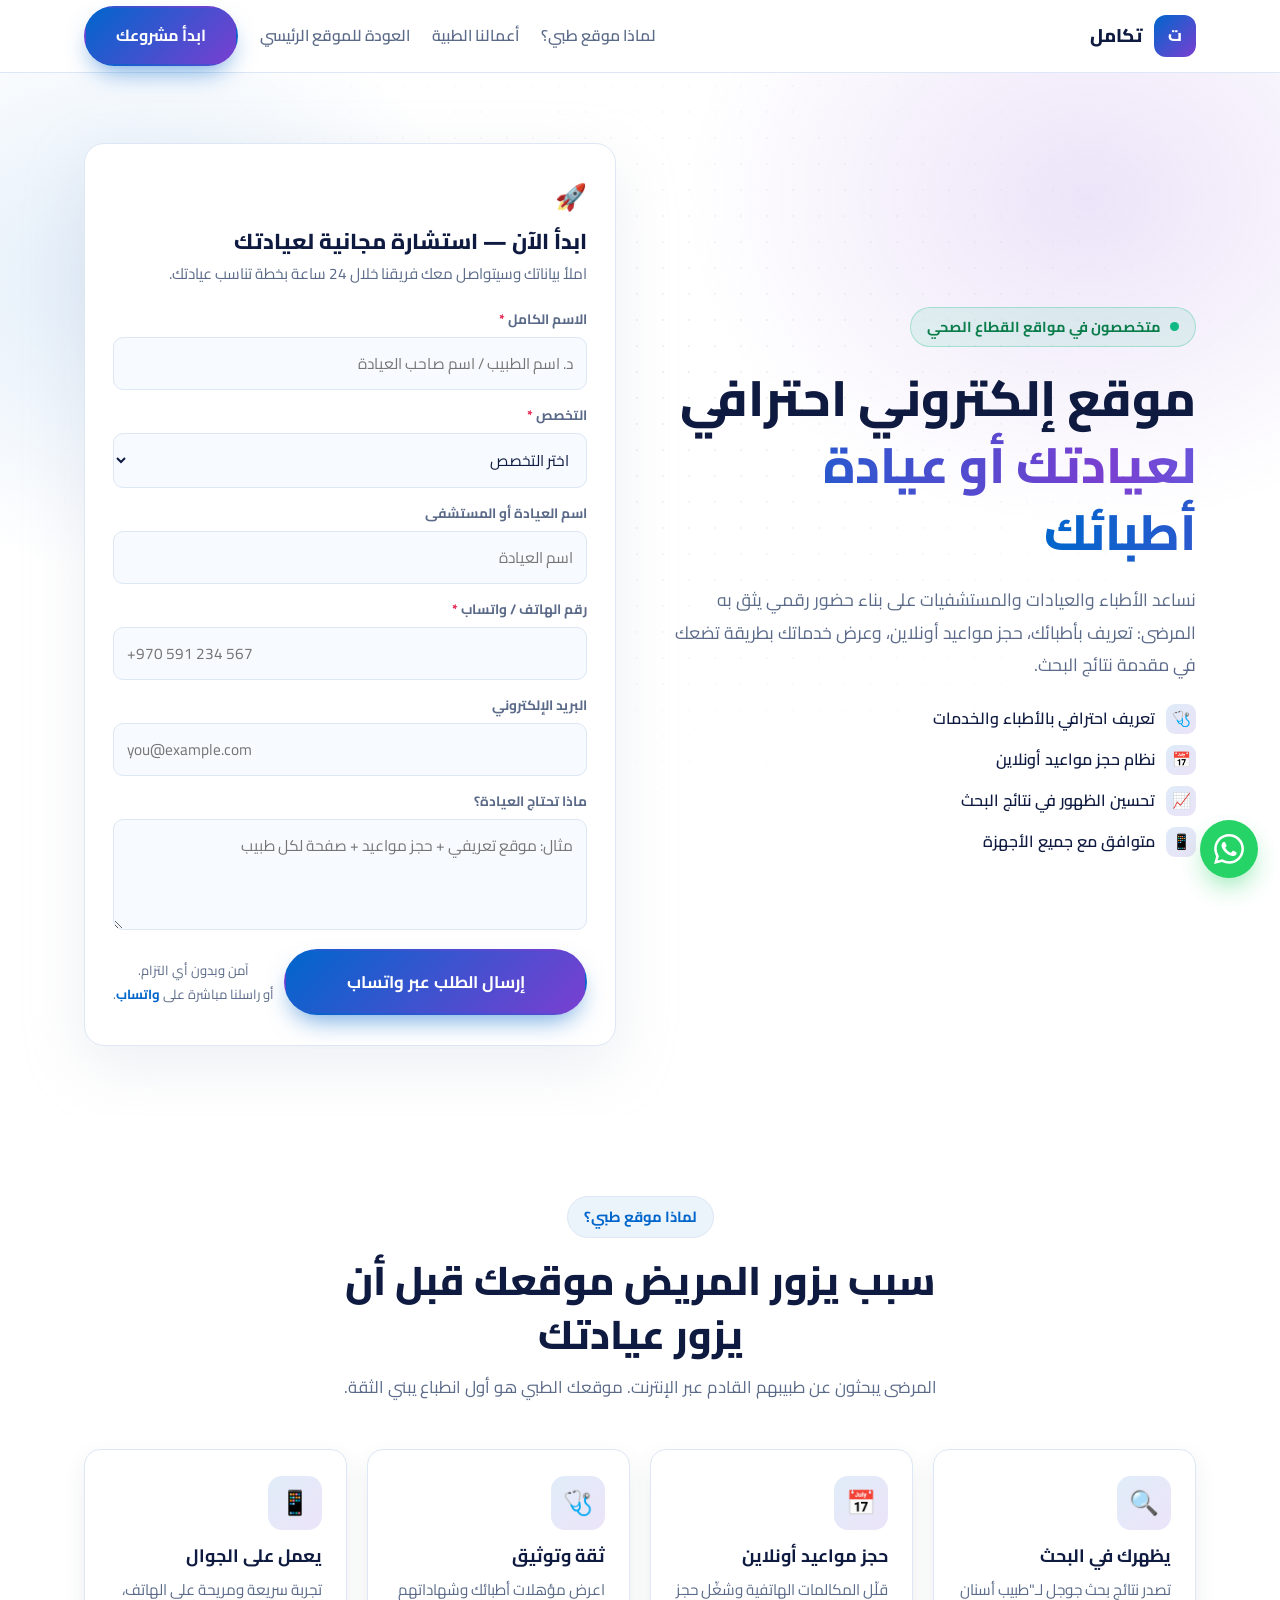
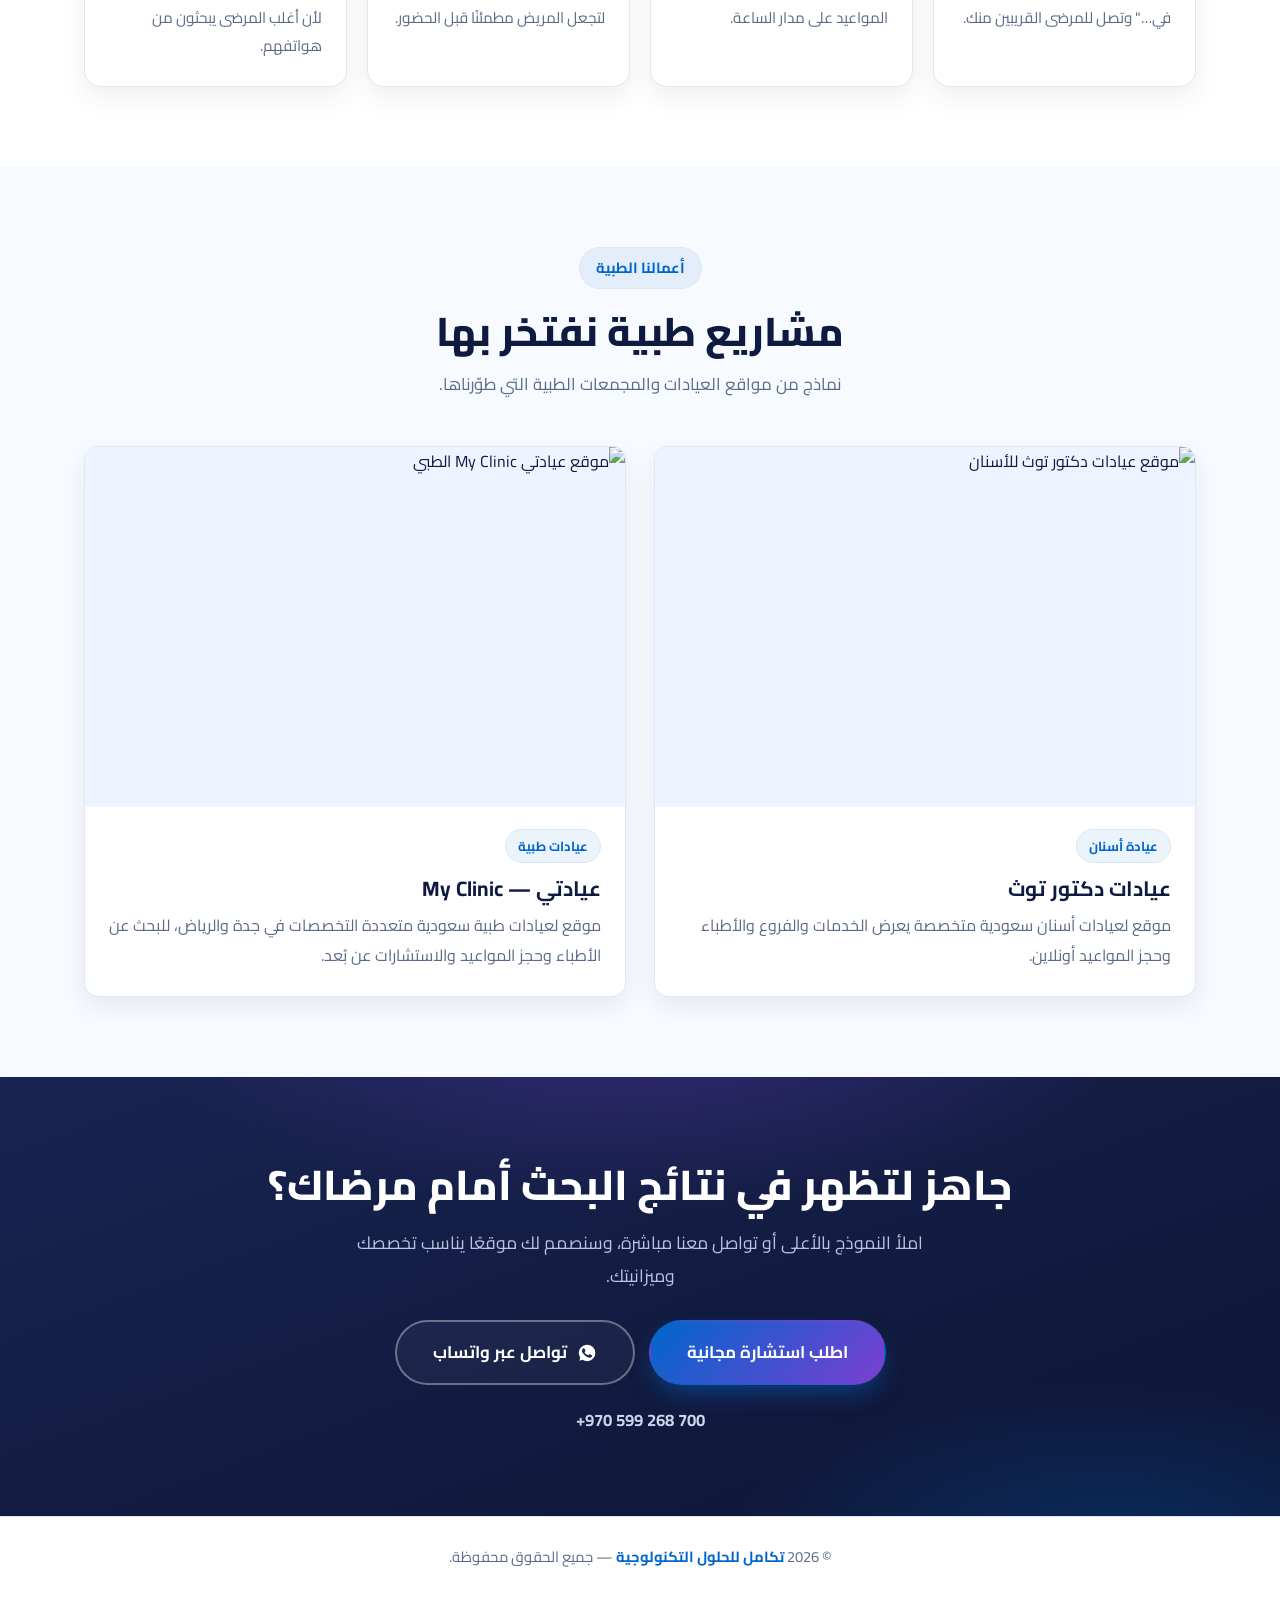
==== medical.html @ 14f79062 "حذف حقل المدينة من فورم صفحة الأطباء" ====
<!DOCTYPE html>
<html lang="ar" dir="rtl">
<head>
  <meta charset="UTF-8" />
  <meta name="viewport" content="width=device-width, initial-scale=1.0" />
  <title>مواقع العيادات والأطباء | تكامل للحلول التكنولوجية</title>
  <meta name="description" content="تكامل للحلول التكنولوجية — نصنع مواقع إلكترونية احترافية للأطباء والعيادات: حجز مواعيد أونلاين، تعريف بالأطباء، تحسين ظهورك في البحث. احصل على استشارة مجانية." />
  <meta name="robots" content="index, follow" />
  <meta name="theme-color" content="#0066cc" />
  <link rel="canonical" href="https://takamul24.github.io/tk/medical" />
  <link rel="icon" type="image/svg+xml" href="favicon.svg" />
  <link rel="preconnect" href="https://fonts.googleapis.com" />
  <link rel="preconnect" href="https://fonts.gstatic.com" crossorigin />
  <link href="https://fonts.googleapis.com/css2?family=Cairo:wght@400;500;600;700;800&family=Poppins:wght@400;500;600;700;800&display=swap" rel="stylesheet" />
  <style>
    :root {
      --bg: #ffffff;
      --bg-alt: #f7faff;
      --surface-2: #eef4ff;
      --border: #dde7f5;
      --text: #0f1a40;
      --muted: #5a6a88;
      --primary: #0066cc;
      --grad: linear-gradient(135deg, #0066cc, #7a3fd1);
      --green: #10b981;
      --shadow: 0 20px 60px rgba(192, 198, 211, 0.28);
      --shadow-sm: 0 10px 24px rgba(41, 51, 61, 0.08);
      --maxw: 1160px;
    }
    * { box-sizing: border-box; }
    html { scroll-behavior: smooth; }
    body {
      margin: 0;
      font-family: "Cairo", "Poppins", system-ui, sans-serif;
      background: var(--bg);
      color: var(--text);
      line-height: 1.85;
      -webkit-font-smoothing: antialiased;
      overflow-x: hidden;
    }
    h1, h2, h3 { margin: 0; line-height: 1.35; font-weight: 800; }
    p { margin: 0; }
    a { color: inherit; text-decoration: none; }
    .container { width: 100%; max-width: var(--maxw); margin: 0 auto; padding: 0 24px; }

    /* Buttons */
    .btn {
      display: inline-flex; align-items: center; justify-content: center; gap: 10px;
      font-family: inherit; font-weight: 700; font-size: 1rem;
      border: 2px solid transparent; border-radius: 999px;
      padding: 13px 30px; cursor: pointer;
      transition: transform .2s ease, box-shadow .2s ease, background .2s ease, color .2s ease;
    }
    .btn:hover { transform: translateY(-2px); }
    .btn-lg { padding: 15px 36px; font-size: 1.05rem; }
    .btn-block { width: 100%; }
    .btn-primary { background: var(--grad); color: #fff; box-shadow: 0 12px 26px -8px rgba(0, 102, 204, .6); }
    .btn-primary:hover { box-shadow: 0 18px 34px -10px rgba(122, 63, 209, .6); }
    .btn-ghost { background: #fff; border-color: var(--border); color: var(--text); }
    .btn-ghost:hover { border-color: var(--primary); color: var(--primary); }

    /* Header */
    .site-header {
      position: sticky; top: 0; z-index: 50;
      background: rgba(255, 255, 255, .9);
      backdrop-filter: blur(14px);
      border-bottom: 1px solid var(--border);
    }
    .header-inner { display: flex; align-items: center; justify-content: space-between; height: 72px; gap: 16px; }
    .logo { display: flex; align-items: center; gap: 12px; font-weight: 800; }
    .logo-mark {
      display: grid; place-items: center;
      width: 42px; height: 42px; border-radius: 12px;
      background: var(--grad); color: #fff; font-weight: 800;
    }
    .logo-text { font-size: 1.15rem; font-weight: 800; }
    .header-nav { display: flex; align-items: center; gap: 22px; }
    .header-nav a:not(.btn) { color: var(--muted); font-weight: 600; font-size: .98rem; transition: color .2s; }
    .header-nav a:not(.btn):hover { color: var(--primary); }
    .header-nav .nav-cta { color: #fff; }
    .back-home { font-size: .9rem; color: var(--muted); display: inline-flex; align-items: center; gap: 6px; }
    .back-home:hover { color: var(--primary); }
    @media (max-width: 820px) { .header-nav .hide-sm { display: none; } }

    /* Hero (first section) with form */
    .hero {
      position: relative; overflow: hidden;
      background:
        radial-gradient(45% 45% at 85% 12%, rgba(122, 63, 209, .14), transparent 70%),
        radial-gradient(40% 40% at 10% 20%, rgba(0, 102, 204, .12), transparent 70%);
      padding: 70px 0;
    }
    .hero::after {
      content: ""; position: absolute; inset: 0;
      background-image: radial-gradient(rgba(15, 26, 64, .07) 1px, transparent 1px);
      background-size: 26px 26px; pointer-events: none;
      -webkit-mask-image: radial-gradient(70% 60% at 50% 30%, #000, transparent 75%);
      mask-image: radial-gradient(70% 60% at 50% 30%, #000, transparent 75%);
    }
    .hero-inner {
      position: relative; z-index: 1;
      display: grid; grid-template-columns: 1fr 1fr; gap: 48px; align-items: center;
    }
    .hero-badge {
      display: inline-flex; align-items: center; gap: 9px;
      font-size: .9rem; font-weight: 700; color: #0a7d4b;
      background: rgba(16, 185, 129, .1);
      border: 1px solid rgba(16, 185, 129, .28);
      padding: 6px 16px; border-radius: 999px; margin-bottom: 18px;
    }
    .hero-badge .dot { width: 9px; height: 9px; border-radius: 50%; background: var(--green); animation: pulse 2s ease-out infinite; }
    @keyframes pulse { 0% { box-shadow: 0 0 0 0 rgba(16, 185, 129, .6); } 70% { box-shadow: 0 0 0 10px rgba(16,185,129,0); } 100% { box-shadow: 0 0 0 0 rgba(16,185,129,0); } }
    .hero h1 { font-size: clamp(1.9rem, 4.5vw, 3.1rem); margin-bottom: 18px; }
    .hero h1 .grad {
      background: linear-gradient(90deg, #0066cc, #7a3fd1, #22a7ff, #0066cc);
      background-size: 250% auto; -webkit-background-clip: text; background-clip: text; color: transparent;
      animation: shimmer 5s linear infinite;
    }
    @keyframes shimmer { to { background-position: 250% center; } }
    .hero-lead { font-size: 1.1rem; color: var(--muted); margin-bottom: 22px; }
    .hero-points { list-style: none; padding: 0; margin: 0 0 26px; display: grid; gap: 11px; }
    .hero-points li { display: flex; align-items: center; gap: 11px; font-weight: 600; font-size: 1rem; }
    .hero-points .ic {
      flex: none; display: grid; place-items: center;
      width: 30px; height: 30px; border-radius: 9px;
      background: linear-gradient(135deg, rgba(0, 102, 204, .13), rgba(122, 63, 209, .15));
      font-size: .95rem;
    }

    /* Form card */
    .form-card {
      background: #fff; border: 1px solid var(--border); border-radius: 20px;
      padding: 30px 28px; box-shadow: var(--shadow);
    }
    .form-card .fc-ic { font-size: 1.6rem; }
    .form-card h3 { font-size: 1.35rem; margin: 6px 0 4px; }
    .form-card .fc-sub { color: var(--muted); font-size: .95rem; margin-bottom: 18px; }
    #medicalForm { display: grid; gap: 13px; }
    #medicalForm .field { display: grid; gap: 5px; }
    #medicalForm label { font-size: .85rem; font-weight: 700; color: var(--muted); }
    #medicalForm label .req { color: #e11d48; }
    #medicalForm input, #medicalForm select, #medicalForm textarea {
      font-family: inherit; font-size: .96rem; color: var(--text);
      background: var(--bg-alt); border: 1px solid var(--border);
      border-radius: 10px; padding: 11px 13px; outline: none;
      transition: border-color .2s, box-shadow .2s;
    }
    #medicalForm textarea { resize: vertical; }
    #medicalForm input:focus, #medicalForm select:focus, #medicalForm textarea:focus {
      border-color: var(--primary); box-shadow: 0 0 0 3px rgba(0, 102, 204, .15);
    }
    .form-actions { display: grid; grid-template-columns: 1fr auto; gap: 10px; margin-top: 6px; align-items: center; }
    .form-note { font-size: .82rem; color: var(--muted); text-align: center; }
    .form-note a { color: var(--primary); font-weight: 700; }

    /* Sections */
    .section { padding: 80px 0; }
    .section-alt { background: var(--bg-alt); }
    .section-head { text-align: center; max-width: 660px; margin: 0 auto 46px; }
    .kicker {
      display: inline-block; color: var(--primary); font-weight: 700; font-size: .92rem;
      padding: 6px 16px; border-radius: 999px;
      background: rgba(0, 102, 204, .08); border: 1px solid var(--border);
    }
    .section-head h2 { font-size: clamp(1.7rem, 3.6vw, 2.5rem); margin: 16px 0 10px; }
    .section-head p { color: var(--muted); font-size: 1.05rem; }

    /* Benefits strip */
    .benefits { display: grid; grid-template-columns: repeat(auto-fit, minmax(240px, 1fr)); gap: 20px; }
    .benefit {
      background: #fff; border: 1px solid var(--border); border-radius: 16px;
      padding: 26px 24px; box-shadow: var(--shadow-sm);
      transition: transform .25s ease, box-shadow .25s ease;
    }
    .benefit:hover { transform: translateY(-6px); box-shadow: var(--shadow); }
    .benefit .b-ic {
      width: 54px; height: 54px; display: grid; place-items: center;
      font-size: 1.5rem; border-radius: 14px; margin-bottom: 14px;
      background: linear-gradient(135deg, rgba(0, 102, 204, .12), rgba(122, 63, 209, .14));
    }
    .benefit h3 { font-size: 1.12rem; margin-bottom: 8px; font-weight: 700; }
    .benefit p { color: var(--muted); font-size: .95rem; }

    /* Medical portfolio */
    .portfolio-grid { display: grid; grid-template-columns: repeat(auto-fit, minmax(330px, 1fr)); gap: 28px; }
    .work {
      display: flex; flex-direction: column;
      background: var(--surface, #fff); border: 1px solid var(--border);
      border-radius: 14px; overflow: hidden; box-shadow: var(--shadow-sm);
      transition: transform .25s ease, box-shadow .25s ease;
    }
    .work:hover { transform: translateY(-6px); box-shadow: var(--shadow); }
    .work-thumb { position: relative; aspect-ratio: 3 / 2; overflow: hidden; background: var(--surface-2); }
    .work-thumb img { width: 100%; height: 100%; object-fit: cover; display: block; transition: transform .5s ease; }
    .work:hover .work-thumb img { transform: scale(1.05); }
    .work-body { padding: 22px 24px 26px; }
    .work-tag {
      display: inline-block; font-size: .82rem; font-weight: 700; color: var(--primary);
      background: rgba(0, 102, 204, .08); border: 1px solid var(--border);
      padding: 4px 12px; border-radius: 999px; margin-bottom: 12px;
    }
    .work-body h3 { font-size: 1.3rem; margin-bottom: 8px; font-weight: 700; }
    .work-body p { color: var(--muted); font-size: 1rem; }

    /* CTA */
    .cta { position: relative; overflow: hidden; color: #fff; text-align: center; }
    .cta .container { position: relative; z-index: 1; }
    .cta {
      background:
        radial-gradient(55% 60% at 50% -12%, rgba(122, 63, 209, .30), transparent 70%),
        radial-gradient(45% 55% at 88% 108%, rgba(0, 102, 204, .28), transparent 70%),
        linear-gradient(160deg, #182452 0%, #0d1533 100%);
    }
    .cta h2 { font-size: clamp(1.6rem, 3.8vw, 2.6rem); margin: 0 0 14px; }
    .cta p { color: #b9c4e0; font-size: 1.1rem; max-width: 620px; margin: 0 auto 28px; }
    .cta-actions { display: flex; justify-content: center; flex-wrap: wrap; gap: 14px; }
    .cta .btn-ghost { background: rgba(255, 255, 255, .04); color: #fff; border-color: rgba(255, 255, 255, .35); }
    .cta .btn-ghost:hover { background: #fff; color: var(--text); border-color: #fff; }
    .cta .cta-phone { margin-top: 20px; color: #cdd6ec; font-weight: 700; font-size: 1.05rem; direction: ltr; display: block; }

    /* Footer */
    .site-footer { border-top: 1px solid var(--border); padding: 26px 0; text-align: center; color: var(--muted); font-size: .92rem; }
    .site-footer a { color: var(--primary); font-weight: 700; }

    /* WhatsApp FAB */
    .wa-fab {
      position: fixed; bottom: 22px; right: 22px; z-index: 90;
      width: 58px; height: 58px; display: grid; place-items: center;
      border-radius: 50%; background: #25d366; color: #fff;
      box-shadow: 0 12px 28px -8px rgba(37, 211, 102, .65);
      transition: transform .25s ease;
    }
    .wa-fab svg { width: 30px; height: 30px; }
    .wa-fab:hover { transform: scale(1.08); }

    /* Responsive */
    @media (max-width: 900px) {
      .hero-inner { grid-template-columns: 1fr; gap: 36px; }
      .form-card { max-width: 520px; margin-inline: auto; width: 100%; }
    }
    @media (max-width: 600px) {
      body { font-size: .95rem; }
      .section { padding: 54px 0; }
      .hero { padding: 44px 0 50px; }
      .hero h1 { font-size: 1.7rem; }
      .hero-lead { font-size: .98rem; }
      .section-head { margin-bottom: 34px; }
      .btn { font-size: .92rem; padding: 12px 20px; }
      .form-actions { grid-template-columns: 1fr; }
      .form-note { text-align: right; }
    }
    @media (max-width: 480px) {
      .wa-fab { width: 52px; height: 52px; bottom: 16px; right: 16px; }
      .wa-fab svg { width: 27px; height: 27px; }
      .benefits { grid-template-columns: 1fr; }
    }
  </style>
</head>
<body>
  <!-- Header -->
  <header class="site-header">
    <div class="container header-inner">
      <a href="index.html" class="logo">
        <span class="logo-mark">ت</span>
        <span class="logo-text">تكامل</span>
      </a>
      <nav class="header-nav">
        <a class="hide-sm" href="#service">لماذا موقع طبي؟</a>
        <a class="hide-sm" href="#works">أعمالنا الطبية</a>
        <a href="#" class="back-home hide-sm">العودة للموقع الرئيسي</a>
        <a href="#form" class="btn btn-sm btn-primary nav-cta">ابدأ مشروعك</a>
      </nav>
    </div>
  </header>

  <!-- Floating WhatsApp button -->
  <a class="wa-fab" href="https://wa.me/970599268700" target="_blank" rel="noopener" aria-label="تواصل عبر واتساب">
    <svg viewBox="0 0 24 24" fill="currentColor" aria-hidden="true"><path d="M17.472 14.382c-.297-.149-1.758-.867-2.03-.967-.273-.099-.471-.148-.67.15-.197.297-.767.966-.94 1.164-.173.199-.347.223-.644.075-.297-.15-1.255-.463-2.39-1.475-.883-.788-1.48-1.761-1.653-2.059-.173-.297-.018-.458.13-.606.134-.133.298-.347.446-.52.149-.174.198-.298.298-.497.099-.198.05-.371-.025-.52-.075-.149-.669-1.612-.916-2.207-.242-.579-.487-.5-.669-.51-.173-.008-.371-.01-.57-.01-.198 0-.52.074-.792.372-.272.297-1.04 1.016-1.04 2.479 0 1.462 1.065 2.875 1.213 3.074.149.198 2.096 3.2 5.077 4.487.709.306 1.263.489 1.694.625.712.227 1.36.195 1.871.118.571-.085 1.758-.719 2.006-1.413.248-.694.248-1.289.173-1.413-.074-.124-.272-.198-.57-.347m-5.421 7.403h-.004a9.87 9.87 0 01-5.031-1.378l-.361-.214-3.741.982.998-3.648-.235-.374a9.86 9.86 0 01-1.51-5.26c.001-5.45 4.436-9.884 9.888-9.884 2.64 0 5.122 1.03 6.988 2.898a9.825 9.825 0 012.893 6.994c-.003 5.45-4.437 9.884-9.885 9.884m8.413-18.297A11.815 11.815 0 0012.05 0C5.495 0 .16 5.335.157 11.892c0 2.096.547 4.142 1.588 5.945L.057 24l6.305-1.654a11.882 11.882 0 005.683 1.448h.005c6.554 0 11.89-5.335 11.893-11.893a11.821 11.821 0 00-3.48-8.413Z"/></svg>
  </a>

  <!-- Hero + form (first section) -->
  <section class="hero" id="form">
    <div class="container hero-inner">
      <div class="hero-text">
        <span class="hero-badge"><span class="dot"></span> متخصصون في مواقع القطاع الصحي</span>
        <h1>موقع إلكتروني احترافي <span class="grad">لعيادتك أو عيادة أطبائك</span></h1>
        <p class="hero-lead">
          نساعد الأطباء والعيادات والمستشفيات على بناء حضور رقمي يثق به المرضى:
          تعريف بأطبائك، حجز مواعيد أونلاين، وعرض خدماتك بطريقة تضعك في مقدمة نتائج البحث.
        </p>
        <ul class="hero-points">
          <li><span class="ic">🩺</span> تعريف احترافي بالأطباء والخدمات</li>
          <li><span class="ic">📅</span> نظام حجز مواعيد أونلاين</li>
          <li><span class="ic">📈</span> تحسين الظهور في نتائج البحث</li>
          <li><span class="ic">📱</span> متوافق مع جميع الأجهزة</li>
        </ul>
      </div>

      <!-- Form: enter doctor data -->
      <div class="form-card">
        <span class="fc-ic">🚀</span>
        <h3>ابدأ الآن — استشارة مجانية لعيادتك</h3>
        <p class="fc-sub">املأ بياناتك وسيتواصل معك فريقنا خلال 24 ساعة بخطة تناسب عيادتك.</p>
        <form id="medicalForm" novalidate>
          <div class="field">
            <label for="m-name">الاسم الكامل <span class="req">*</span></label>
            <input id="m-name" type="text" placeholder="د. اسم الطبيب / اسم صاحب العيادة" required />
          </div>
          <div class="field">
            <label for="m-specialty">التخصص <span class="req">*</span></label>
            <select id="m-specialty" required>
              <option value="">اختر التخصص</option>
              <option>طب عام</option>
              <option>أسنان</option>
              <option>جلدية وتجميل</option>
              <option>نساء وولادة</option>
              <option>أطفال</option>
              <option>عظام</option>
              <option>عيون</option>
              <option>أمراض القلب</option>
              <option>طب نفسي</option>
              <option>مستشفى / مجمع طبي</option>
              <option>أخرى</option>
            </select>
          </div>
          <div class="field">
            <label for="m-clinic">اسم العيادة أو المستشفى</label>
            <input id="m-clinic" type="text" placeholder="اسم العيادة" />
          </div>
          <div class="field">
            <label for="m-phone">رقم الهاتف / واتساب <span class="req">*</span></label>
            <input id="m-phone" type="tel" dir="ltr" placeholder="+970 591 234 567" required />
          </div>
          <div class="field">
            <label for="m-email">البريد الإلكتروني</label>
            <input id="m-email" type="email" dir="ltr" placeholder="you@example.com" />
          </div>
          <div class="field">
            <label for="m-notes">ماذا تحتاج العيادة؟</label>
            <textarea id="m-notes" rows="3" placeholder="مثال: موقع تعريفي + حجز مواعيد + صفحة لكل طبيب"></textarea>
          </div>
          <div class="form-actions">
            <button type="submit" class="btn btn-primary btn-lg btn-block">إرسال الطلب عبر واتساب</button>
            <p class="form-note">آمن وبدون أي التزام.<br/>أو راسلنا مباشرة على <a href="https://wa.me/970599268700" target="_blank" rel="noopener">واتساب</a>.</p>
          </div>
        </form>
      </div>
    </div>
  </section>

  <!-- Why a medical site -->
  <section class="section" id="service">
    <div class="container">
      <div class="section-head">
        <span class="kicker">لماذا موقع طبي؟</span>
        <h2>سبب يزور المريض موقعك قبل أن يزور عيادتك</h2>
        <p>المرضى يبحثون عن طبيبهم القادم عبر الإنترنت. موقعك الطبي هو أول انطباع يبني الثقة.</p>
      </div>
      <div class="benefits">
        <div class="benefit">
          <div class="b-ic">🔍</div>
          <h3>يظهرك في البحث</h3>
          <p>تصدر نتائج بحث جوجل لـ"طبيب أسنان في…" وتصل للمرضى القريبين منك.</p>
        </div>
        <div class="benefit">
          <div class="b-ic">📅</div>
          <h3>حجز مواعيد أونلاين</h3>
          <p>قلّل المكالمات الهاتفية وشغّل حجز المواعيد على مدار الساعة.</p>
        </div>
        <div class="benefit">
          <div class="b-ic">🩺</div>
          <h3>ثقة وتوثيق</h3>
          <p>اعرض مؤهلات أطبائك وشهاداتهم لتجعل المريض مطمئنًا قبل الحضور.</p>
        </div>
        <div class="benefit">
          <div class="b-ic">📱</div>
          <h3>يعمل على الجوال</h3>
          <p>تجربة سريعة ومريحة على الهاتف، لأن أغلب المرضى يبحثون من هواتفهم.</p>
        </div>
      </div>
    </div>
  </section>

  <!-- Medical projects only -->
  <section class="section section-alt" id="works">
    <div class="container">
      <div class="section-head">
        <span class="kicker">أعمالنا الطبية</span>
        <h2>مشاريع طبية نفتخر بها</h2>
        <p>نماذج من مواقع العيادات والمجمعات الطبية التي طوّرناها.</p>
      </div>
      <div class="portfolio-grid">
        <a class="work" href="https://drtoothclinics.com/" target="_blank" rel="noopener">
          <div class="work-thumb">
            <img src="assets/portfolio/drtooth.jpg" alt="موقع عيادات دكتور توث للأسنان" loading="lazy" />
          </div>
          <div class="work-body">
            <span class="work-tag">عيادة أسنان</span>
            <h3>عيادات دكتور توث</h3>
            <p>موقع لعيادات أسنان سعودية متخصصة يعرض الخدمات والفروع والأطباء وحجز المواعيد أونلاين.</p>
          </div>
        </a>

        <a class="work" href="https://myclinic.com.sa/" target="_blank" rel="noopener">
          <div class="work-thumb">
            <img src="assets/portfolio/myclinic.jpg" alt="موقع عيادتي My Clinic الطبي" loading="lazy" />
          </div>
          <div class="work-body">
            <span class="work-tag">عيادات طبية</span>
            <h3>عيادتي — My Clinic</h3>
            <p>موقع لعيادات طبية سعودية متعددة التخصصات في جدة والرياض، للبحث عن الأطباء وحجز المواعيد والاستشارات عن بُعد.</p>
          </div>
        </a>
      </div>
    </div>
  </section>

  <!-- CTA -->
  <section class="section cta">
    <div class="container">
      <h2>جاهز لتظهر في نتائج البحث أمام مرضاك؟</h2>
      <p>املأ النموذج بالأعلى أو تواصل معنا مباشرة، وسنصمم لك موقعًا يناسب تخصصك وميزانيتك.</p>
      <div class="cta-actions">
        <a href="#form" class="btn btn-primary btn-lg">اطلب استشارة مجانية</a>
        <a href="https://wa.me/970599268700" target="_blank" rel="noopener" class="btn btn-ghost btn-lg">
          <svg viewBox="0 0 24 24" width="20" height="20" fill="currentColor" aria-hidden="true"><path d="M17.472 14.382c-.297-.149-1.758-.867-2.03-.967-.273-.099-.471-.148-.67.15-.197.297-.767.966-.94 1.164-.173.199-.347.223-.644.075-.297-.15-1.255-.463-2.39-1.475-.883-.788-1.48-1.761-1.653-2.059-.173-.297-.018-.458.13-.606.134-.133.298-.347.446-.52.149-.174.198-.298.298-.497.099-.198.05-.371-.025-.52-.075-.149-.669-1.612-.916-2.207-.242-.579-.487-.5-.669-.51-.173-.008-.371-.01-.57-.01-.198 0-.52.074-.792.372-.272.297-1.04 1.016-1.04 2.479 0 1.462 1.065 2.875 1.213 3.074.149.198 2.096 3.2 5.077 4.487.709.306 1.263.489 1.694.625.712.227 1.36.195 1.871.118.571-.085 1.758-.719 2.006-1.413.248-.694.248-1.289.173-1.413-.074-.124-.272-.198-.57-.347M12.05 21.785h-.004a9.87 9.87 0 01-5.031-1.378l-.361-.214-3.741.982.998-3.648-.235-.374a9.86 9.86 0 01-1.51-5.26c.001-5.45 4.436-9.884 9.888-9.884 2.64 0 5.122 1.03 6.988 2.898a9.825 9.825 0 012.893 6.994c-.003 5.45-4.437 9.884-9.885 9.884"/></svg>
          تواصل عبر واتساب
        </a>
      </div>
      <span class="cta-phone">+970 599 268 700</span>
    </div>
  </section>

  <footer class="site-footer">
    <div class="container">
      <p>© 2026 <a href="index.html">تكامل للحلول التكنولوجية</a> — جميع الحقوق محفوظة.</p>
    </div>
  </footer>

  <script>
    // Form → WhatsApp (validates then opens WhatsApp with the message)
    const form = document.getElementById('medicalForm');
    const VALIDATION = [
      { id: 'm-name', msg: 'يرجى إدخال الاسم الكامل' },
      { id: 'm-specialty', msg: 'يرجى اختيار التخصص' },
      { id: 'm-phone', msg: 'يرجى إدخال رقم الهاتف' }
    ];

    form.addEventListener('submit', (e) => {
      e.preventDefault();
      for (const rule of VALIDATION) {
        const el = document.getElementById(rule.id);
        if (!el.value.trim()) {
          el.focus();
          el.style.borderColor = '#e11d48';
          setTimeout(() => { el.style.borderColor = ''; }, 3000);
          alert(rule.msg);
          return;
        }
      }
      const emailEl = document.getElementById('m-email');
      if (emailEl.value.trim()) {
        const re = /^[^\s@]+@[^\s@]+\.[^\s@]+$/;
        if (!re.test(emailEl.value.trim())) {
          emailEl.focus();
          emailEl.style.borderColor = '#e11d48';
          setTimeout(() => { emailEl.style.borderColor = ''; }, 3000);
          alert('يرجى إدخال بريد إلكتروني صحيح');
          return;
        }
      }

      const data = {
        name: document.getElementById('m-name').value.trim(),
        specialty: document.getElementById('m-specialty').value,
        clinic: document.getElementById('m-clinic').value.trim(),
        phone: document.getElementById('m-phone').value.trim(),
        email: emailEl.value.trim(),
        notes: document.getElementById('m-notes').value.trim()
      };

      let text = `مرحباً تكامل 👋`;
      text += `\n\n🩺 *طلب موقع طبي*:`;
      text += `\n• الاسم: ${data.name}`;
      text += `\n• التخصص: ${data.specialty}`;
      if (data.clinic) text += `\n• العيادة/المستشفى: ${data.clinic}`;
      text += `\n• الهاتف: ${data.phone}`;
      if (data.email) text += `\n• البريد: ${data.email}`;
      if (data.notes) text += `\n\n📝 *المطلوب*:\n${data.notes}`;

      const url = `https://wa.me/970599268700?text=${encodeURIComponent(text)}`;
      window.open(url, '_blank');

      const btn = form.querySelector('button[type="submit"]');
      btn.innerHTML = '✅ تم فتح واتساب';
      btn.style.background = '#10b981';
      form.reset();
      setTimeout(() => {
        btn.innerHTML = 'إرسال الطلب عبر واتساب';
        btn.style.background = '';
      }, 3500);
    });

    // Smooth in-page anchor scrolling
    document.querySelectorAll('a[href^="#"]').forEach((a) => {
      a.addEventListener('click', (e) => {
        const target = document.querySelector(a.getAttribute('href'));
        if (target) {
          e.preventDefault();
          target.scrollIntoView({ behavior: 'smooth' });
        }
      });
    });

    // Back-to-home consistency
    document.querySelectorAll('.back-home').forEach((el) => {
      el.addEventListener('click', (e) => {
        e.preventDefault();
        window.location.href = 'index.html';
      });
    });
  </script>
</body>
</html>
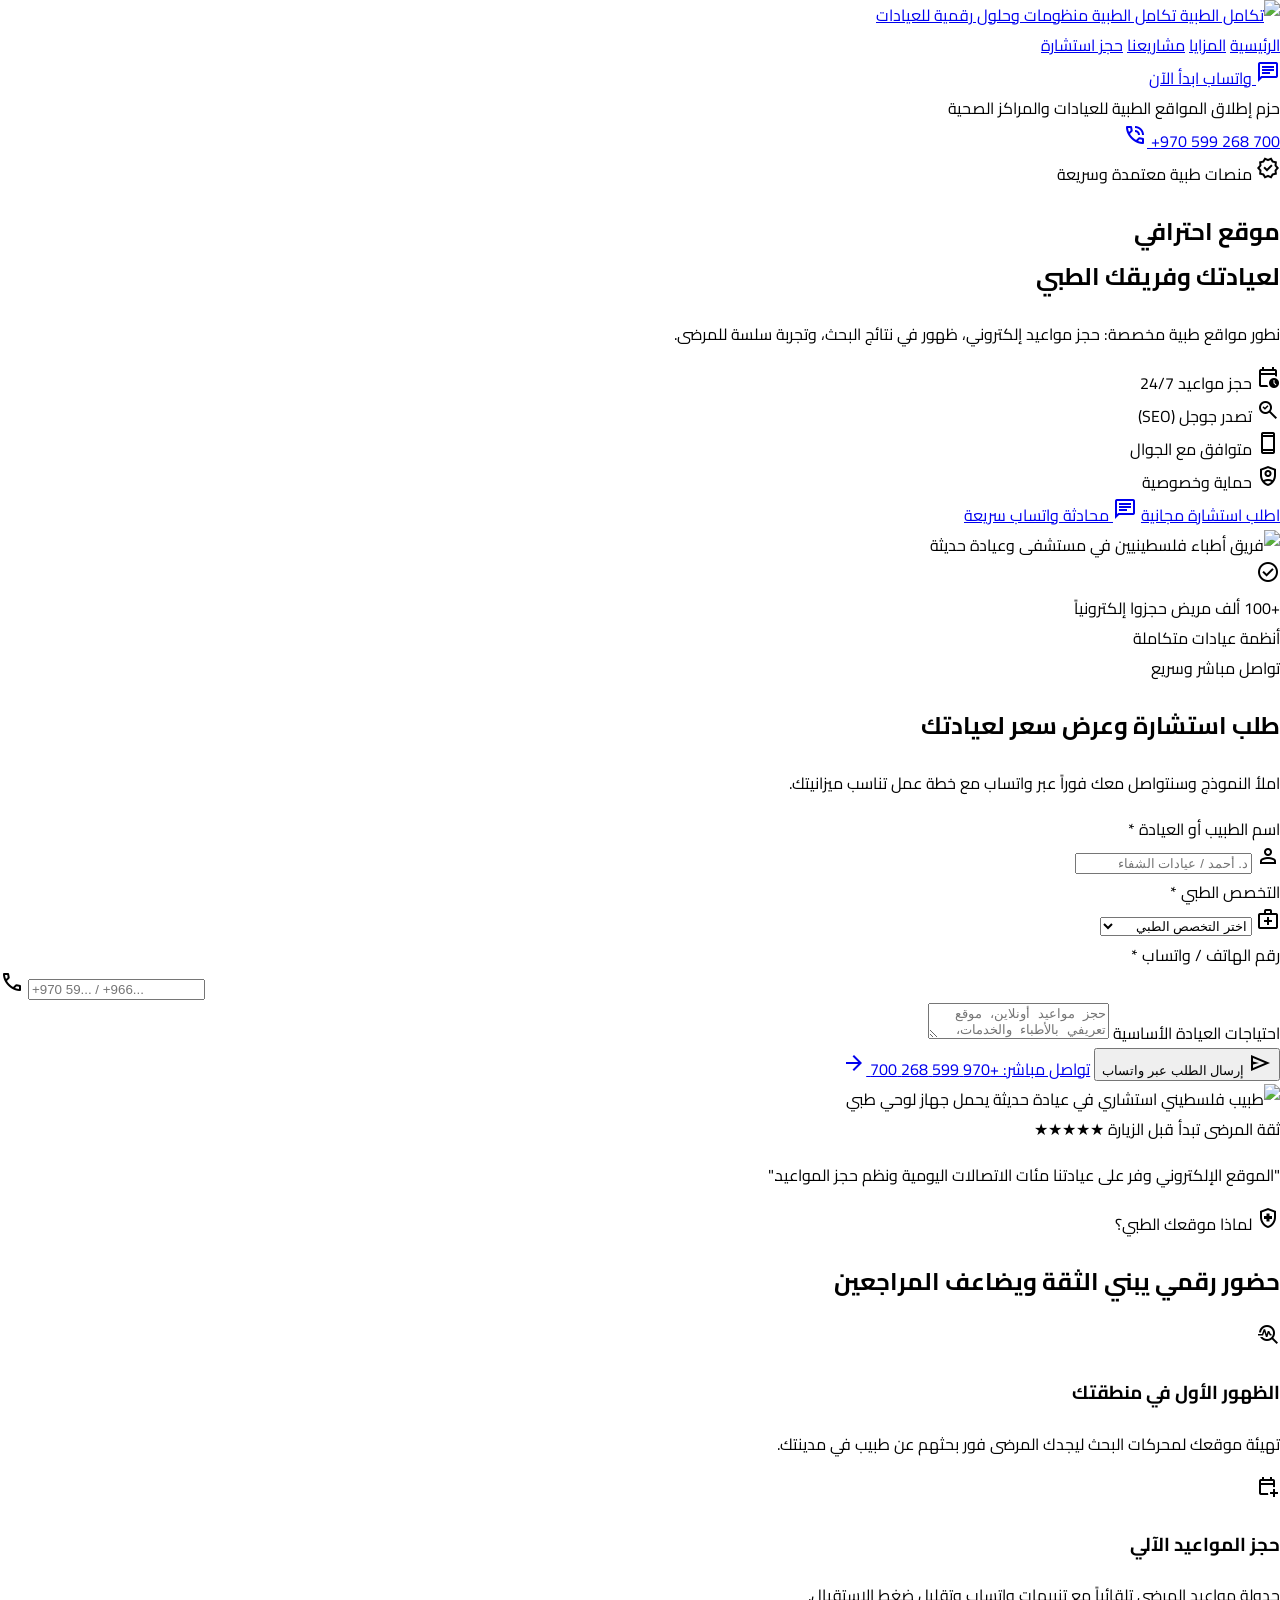
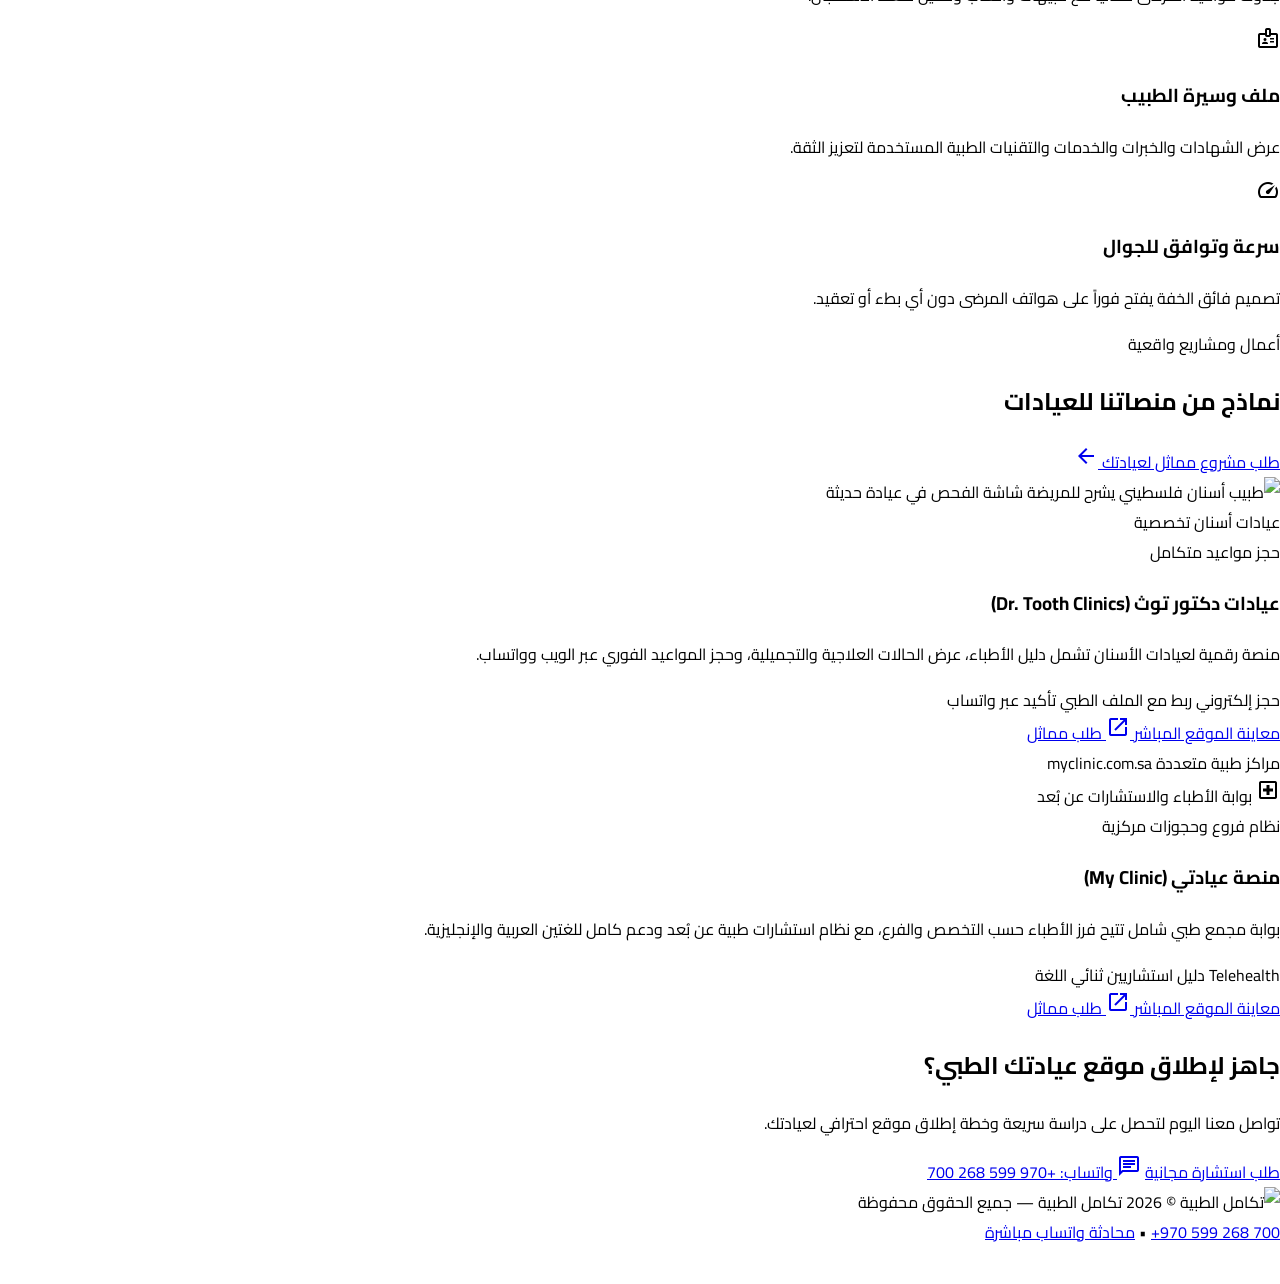
==== commit 30a775cd: "تحديث صفحة الأطباء بتصميم Tailwind احترافي" ====
--- a/medical.html
+++ b/medical.html
@@ -1,524 +1,426 @@
 <!DOCTYPE html>
-<html lang="ar" dir="rtl">
+<html dir="rtl" lang="ar">
 <head>
-  <meta charset="UTF-8" />
-  <meta name="viewport" content="width=device-width, initial-scale=1.0" />
-  <title>مواقع العيادات والأطباء | تكامل للحلول التكنولوجية</title>
-  <meta name="description" content="تكامل للحلول التكنولوجية — نصنع مواقع إلكترونية احترافية للأطباء والعيادات: حجز مواعيد أونلاين، تعريف بالأطباء، تحسين ظهورك في البحث. احصل على استشارة مجانية." />
-  <meta name="robots" content="index, follow" />
-  <meta name="theme-color" content="#0066cc" />
-  <link rel="canonical" href="https://takamul24.github.io/tk/medical" />
-  <link rel="icon" type="image/svg+xml" href="favicon.svg" />
-  <link rel="preconnect" href="https://fonts.googleapis.com" />
-  <link rel="preconnect" href="https://fonts.gstatic.com" crossorigin />
-  <link href="https://fonts.googleapis.com/css2?family=Cairo:wght@400;500;600;700;800&family=Poppins:wght@400;500;600;700;800&display=swap" rel="stylesheet" />
+  <meta charset="utf-8"/>
+  <meta name="viewport" content="width=device-width, initial-scale=1.0"/>
+  <title>تكامل الطبية | مواقع وأنظمة رقمية للعيادات والأطباء</title>
+  <meta name="description" content="تكامل الطبية — نطور مواقع طبية مخصصة: حجز مواعيد إلكتروني، ظهور في نتائج البحث، وتجربة سلسة للمرضى. احصل على استشارة مجانية."/>
+  <meta name="robots" content="index, follow"/>
+  <meta name="theme-color" content="#0066cc"/>
+  <link rel="canonical" href="https://takamul24.github.io/tk/medical"/>
+  <link rel="icon" type="image/svg+xml" href="favicon.svg"/>
+  <link href="https://fonts.googleapis.com" rel="preconnect"/>
+  <link crossorigin="" href="https://fonts.gstatic.com" rel="preconnect"/>
+  <link href="https://fonts.googleapis.com/css2?family=Cairo:wght@400;500;600;700;800;900&display=swap" rel="stylesheet"/>
+  <link href="https://fonts.googleapis.com/css2?family=Material+Symbols+Outlined:wght,FILL@100..700,0..1&display=swap" rel="stylesheet"/>
   <style>
-    :root {
-      --bg: #ffffff;
-      --bg-alt: #f7faff;
-      --surface-2: #eef4ff;
-      --border: #dde7f5;
-      --text: #0f1a40;
-      --muted: #5a6a88;
-      --primary: #0066cc;
-      --grad: linear-gradient(135deg, #0066cc, #7a3fd1);
-      --green: #10b981;
-      --shadow: 0 20px 60px rgba(192, 198, 211, 0.28);
-      --shadow-sm: 0 10px 24px rgba(41, 51, 61, 0.08);
-      --maxw: 1160px;
+    @layer base {
+      html, body {
+        margin: 0;
+        padding: 0;
+        font-family: 'Cairo', sans-serif;
+      }
+      body {
+        overscroll-behavior: none;
+      }
     }
-    * { box-sizing: border-box; }
-    html { scroll-behavior: smooth; }
-    body {
-      margin: 0;
-      font-family: "Cairo", "Poppins", system-ui, sans-serif;
-      background: var(--bg);
-      color: var(--text);
-      line-height: 1.85;
-      -webkit-font-smoothing: antialiased;
-      overflow-x: hidden;
-    }
-    h1, h2, h3 { margin: 0; line-height: 1.35; font-weight: 800; }
-    p { margin: 0; }
-    a { color: inherit; text-decoration: none; }
-    .container { width: 100%; max-width: var(--maxw); margin: 0 auto; padding: 0 24px; }
-
-    /* Buttons */
-    .btn {
-      display: inline-flex; align-items: center; justify-content: center; gap: 10px;
-      font-family: inherit; font-weight: 700; font-size: 1rem;
-      border: 2px solid transparent; border-radius: 999px;
-      padding: 13px 30px; cursor: pointer;
-      transition: transform .2s ease, box-shadow .2s ease, background .2s ease, color .2s ease;
-    }
-    .btn:hover { transform: translateY(-2px); }
-    .btn-lg { padding: 15px 36px; font-size: 1.05rem; }
-    .btn-block { width: 100%; }
-    .btn-primary { background: var(--grad); color: #fff; box-shadow: 0 12px 26px -8px rgba(0, 102, 204, .6); }
-    .btn-primary:hover { box-shadow: 0 18px 34px -10px rgba(122, 63, 209, .6); }
-    .btn-ghost { background: #fff; border-color: var(--border); color: var(--text); }
-    .btn-ghost:hover { border-color: var(--primary); color: var(--primary); }
-
-    /* Header */
-    .site-header {
-      position: sticky; top: 0; z-index: 50;
-      background: rgba(255, 255, 255, .9);
-      backdrop-filter: blur(14px);
-      border-bottom: 1px solid var(--border);
-    }
-    .header-inner { display: flex; align-items: center; justify-content: space-between; height: 72px; gap: 16px; }
-    .logo { display: flex; align-items: center; gap: 12px; font-weight: 800; }
-    .logo-mark {
-      display: grid; place-items: center;
-      width: 42px; height: 42px; border-radius: 12px;
-      background: var(--grad); color: #fff; font-weight: 800;
-    }
-    .logo-text { font-size: 1.15rem; font-weight: 800; }
-    .header-nav { display: flex; align-items: center; gap: 22px; }
-    .header-nav a:not(.btn) { color: var(--muted); font-weight: 600; font-size: .98rem; transition: color .2s; }
-    .header-nav a:not(.btn):hover { color: var(--primary); }
-    .header-nav .nav-cta { color: #fff; }
-    .back-home { font-size: .9rem; color: var(--muted); display: inline-flex; align-items: center; gap: 6px; }
-    .back-home:hover { color: var(--primary); }
-    @media (max-width: 820px) { .header-nav .hide-sm { display: none; } }
-
-    /* Hero (first section) with form */
-    .hero {
-      position: relative; overflow: hidden;
-      background:
-        radial-gradient(45% 45% at 85% 12%, rgba(122, 63, 209, .14), transparent 70%),
-        radial-gradient(40% 40% at 10% 20%, rgba(0, 102, 204, .12), transparent 70%);
-      padding: 70px 0;
-    }
-    .hero::after {
-      content: ""; position: absolute; inset: 0;
-      background-image: radial-gradient(rgba(15, 26, 64, .07) 1px, transparent 1px);
-      background-size: 26px 26px; pointer-events: none;
-      -webkit-mask-image: radial-gradient(70% 60% at 50% 30%, #000, transparent 75%);
-      mask-image: radial-gradient(70% 60% at 50% 30%, #000, transparent 75%);
-    }
-    .hero-inner {
-      position: relative; z-index: 1;
-      display: grid; grid-template-columns: 1fr 1fr; gap: 48px; align-items: center;
-    }
-    .hero-badge {
-      display: inline-flex; align-items: center; gap: 9px;
-      font-size: .9rem; font-weight: 700; color: #0a7d4b;
-      background: rgba(16, 185, 129, .1);
-      border: 1px solid rgba(16, 185, 129, .28);
-      padding: 6px 16px; border-radius: 999px; margin-bottom: 18px;
-    }
-    .hero-badge .dot { width: 9px; height: 9px; border-radius: 50%; background: var(--green); animation: pulse 2s ease-out infinite; }
-    @keyframes pulse { 0% { box-shadow: 0 0 0 0 rgba(16, 185, 129, .6); } 70% { box-shadow: 0 0 0 10px rgba(16,185,129,0); } 100% { box-shadow: 0 0 0 0 rgba(16,185,129,0); } }
-    .hero h1 { font-size: clamp(1.9rem, 4.5vw, 3.1rem); margin-bottom: 18px; }
-    .hero h1 .grad {
-      background: linear-gradient(90deg, #0066cc, #7a3fd1, #22a7ff, #0066cc);
-      background-size: 250% auto; -webkit-background-clip: text; background-clip: text; color: transparent;
-      animation: shimmer 5s linear infinite;
-    }
-    @keyframes shimmer { to { background-position: 250% center; } }
-    .hero-lead { font-size: 1.1rem; color: var(--muted); margin-bottom: 22px; }
-    .hero-points { list-style: none; padding: 0; margin: 0 0 26px; display: grid; gap: 11px; }
-    .hero-points li { display: flex; align-items: center; gap: 11px; font-weight: 600; font-size: 1rem; }
-    .hero-points .ic {
-      flex: none; display: grid; place-items: center;
-      width: 30px; height: 30px; border-radius: 9px;
-      background: linear-gradient(135deg, rgba(0, 102, 204, .13), rgba(122, 63, 209, .15));
-      font-size: .95rem;
-    }
-
-    /* Form card */
-    .form-card {
-      background: #fff; border: 1px solid var(--border); border-radius: 20px;
-      padding: 30px 28px; box-shadow: var(--shadow);
-    }
-    .form-card .fc-ic { font-size: 1.6rem; }
-    .form-card h3 { font-size: 1.35rem; margin: 6px 0 4px; }
-    .form-card .fc-sub { color: var(--muted); font-size: .95rem; margin-bottom: 18px; }
-    #medicalForm { display: grid; gap: 13px; }
-    #medicalForm .field { display: grid; gap: 5px; }
-    #medicalForm label { font-size: .85rem; font-weight: 700; color: var(--muted); }
-    #medicalForm label .req { color: #e11d48; }
-    #medicalForm input, #medicalForm select, #medicalForm textarea {
-      font-family: inherit; font-size: .96rem; color: var(--text);
-      background: var(--bg-alt); border: 1px solid var(--border);
-      border-radius: 10px; padding: 11px 13px; outline: none;
-      transition: border-color .2s, box-shadow .2s;
-    }
-    #medicalForm textarea { resize: vertical; }
-    #medicalForm input:focus, #medicalForm select:focus, #medicalForm textarea:focus {
-      border-color: var(--primary); box-shadow: 0 0 0 3px rgba(0, 102, 204, .15);
-    }
-    .form-actions { display: grid; grid-template-columns: 1fr auto; gap: 10px; margin-top: 6px; align-items: center; }
-    .form-note { font-size: .82rem; color: var(--muted); text-align: center; }
-    .form-note a { color: var(--primary); font-weight: 700; }
-
-    /* Sections */
-    .section { padding: 80px 0; }
-    .section-alt { background: var(--bg-alt); }
-    .section-head { text-align: center; max-width: 660px; margin: 0 auto 46px; }
-    .kicker {
-      display: inline-block; color: var(--primary); font-weight: 700; font-size: .92rem;
-      padding: 6px 16px; border-radius: 999px;
-      background: rgba(0, 102, 204, .08); border: 1px solid var(--border);
-    }
-    .section-head h2 { font-size: clamp(1.7rem, 3.6vw, 2.5rem); margin: 16px 0 10px; }
-    .section-head p { color: var(--muted); font-size: 1.05rem; }
-
-    /* Benefits strip */
-    .benefits { display: grid; grid-template-columns: repeat(auto-fit, minmax(240px, 1fr)); gap: 20px; }
-    .benefit {
-      background: #fff; border: 1px solid var(--border); border-radius: 16px;
-      padding: 26px 24px; box-shadow: var(--shadow-sm);
-      transition: transform .25s ease, box-shadow .25s ease;
-    }
-    .benefit:hover { transform: translateY(-6px); box-shadow: var(--shadow); }
-    .benefit .b-ic {
-      width: 54px; height: 54px; display: grid; place-items: center;
-      font-size: 1.5rem; border-radius: 14px; margin-bottom: 14px;
-      background: linear-gradient(135deg, rgba(0, 102, 204, .12), rgba(122, 63, 209, .14));
-    }
-    .benefit h3 { font-size: 1.12rem; margin-bottom: 8px; font-weight: 700; }
-    .benefit p { color: var(--muted); font-size: .95rem; }
-
-    /* Medical portfolio */
-    .portfolio-grid { display: grid; grid-template-columns: repeat(auto-fit, minmax(330px, 1fr)); gap: 28px; }
-    .work {
-      display: flex; flex-direction: column;
-      background: var(--surface, #fff); border: 1px solid var(--border);
-      border-radius: 14px; overflow: hidden; box-shadow: var(--shadow-sm);
-      transition: transform .25s ease, box-shadow .25s ease;
-    }
-    .work:hover { transform: translateY(-6px); box-shadow: var(--shadow); }
-    .work-thumb { position: relative; aspect-ratio: 3 / 2; overflow: hidden; background: var(--surface-2); }
-    .work-thumb img { width: 100%; height: 100%; object-fit: cover; display: block; transition: transform .5s ease; }
-    .work:hover .work-thumb img { transform: scale(1.05); }
-    .work-body { padding: 22px 24px 26px; }
-    .work-tag {
-      display: inline-block; font-size: .82rem; font-weight: 700; color: var(--primary);
-      background: rgba(0, 102, 204, .08); border: 1px solid var(--border);
-      padding: 4px 12px; border-radius: 999px; margin-bottom: 12px;
-    }
-    .work-body h3 { font-size: 1.3rem; margin-bottom: 8px; font-weight: 700; }
-    .work-body p { color: var(--muted); font-size: 1rem; }
-
-    /* CTA */
-    .cta { position: relative; overflow: hidden; color: #fff; text-align: center; }
-    .cta .container { position: relative; z-index: 1; }
-    .cta {
-      background:
-        radial-gradient(55% 60% at 50% -12%, rgba(122, 63, 209, .30), transparent 70%),
-        radial-gradient(45% 55% at 88% 108%, rgba(0, 102, 204, .28), transparent 70%),
-        linear-gradient(160deg, #182452 0%, #0d1533 100%);
-    }
-    .cta h2 { font-size: clamp(1.6rem, 3.8vw, 2.6rem); margin: 0 0 14px; }
-    .cta p { color: #b9c4e0; font-size: 1.1rem; max-width: 620px; margin: 0 auto 28px; }
-    .cta-actions { display: flex; justify-content: center; flex-wrap: wrap; gap: 14px; }
-    .cta .btn-ghost { background: rgba(255, 255, 255, .04); color: #fff; border-color: rgba(255, 255, 255, .35); }
-    .cta .btn-ghost:hover { background: #fff; color: var(--text); border-color: #fff; }
-    .cta .cta-phone { margin-top: 20px; color: #cdd6ec; font-weight: 700; font-size: 1.05rem; direction: ltr; display: block; }
-
-    /* Footer */
-    .site-footer { border-top: 1px solid var(--border); padding: 26px 0; text-align: center; color: var(--muted); font-size: .92rem; }
-    .site-footer a { color: var(--primary); font-weight: 700; }
-
-    /* WhatsApp FAB */
-    .wa-fab {
-      position: fixed; bottom: 22px; right: 22px; z-index: 90;
-      width: 58px; height: 58px; display: grid; place-items: center;
-      border-radius: 50%; background: #25d366; color: #fff;
-      box-shadow: 0 12px 28px -8px rgba(37, 211, 102, .65);
-      transition: transform .25s ease;
-    }
-    .wa-fab svg { width: 30px; height: 30px; }
-    .wa-fab:hover { transform: scale(1.08); }
-
-    /* Responsive */
-    @media (max-width: 900px) {
-      .hero-inner { grid-template-columns: 1fr; gap: 36px; }
-      .form-card { max-width: 520px; margin-inline: auto; width: 100%; }
-    }
-    @media (max-width: 600px) {
-      body { font-size: .95rem; }
-      .section { padding: 54px 0; }
-      .hero { padding: 44px 0 50px; }
-      .hero h1 { font-size: 1.7rem; }
-      .hero-lead { font-size: .98rem; }
-      .section-head { margin-bottom: 34px; }
-      .btn { font-size: .92rem; padding: 12px 20px; }
-      .form-actions { grid-template-columns: 1fr; }
-      .form-note { text-align: right; }
-    }
-    @media (max-width: 480px) {
-      .wa-fab { width: 52px; height: 52px; bottom: 16px; right: 16px; }
-      .wa-fab svg { width: 27px; height: 27px; }
-      .benefits { grid-template-columns: 1fr; }
+    ::-webkit-scrollbar {
+      display: none;
     }
   </style>
+  <script src="https://cdn.tailwindcss.com?plugins=forms,container-queries"></script>
+  <script id="tailwind-config">
+    tailwind.config = {
+      darkMode: "class",
+      theme: {
+        extend: {
+          colors: {
+            "surface": "#f8f9ff",
+            "surface-container-low": "#eff4ff",
+            "surface-container": "#e5eeff",
+            "surface-container-high": "#dce9ff",
+            "surface-container-highest": "#d3e4fe",
+            "surface-container-lowest": "#ffffff",
+            "primary": "#00020a",
+            "primary-container": "#0b1b3d",
+            "secondary": "#006398",
+            "secondary-container": "#5bb8fe",
+            "on-surface": "#0b1c30",
+            "on-surface-variant": "#45464e",
+            "surface-mint": "#F0FDF4",
+            "success-emerald": "#25D366",
+            "warm-accent": "#F59E0B",
+            "surface-ice": "#F8FAFC",
+            "pure-white": "#FFFFFF",
+            "border-subtle": "#E2E8F0",
+            "error": "#ba1a1a"
+          },
+          fontFamily: {
+            sans: ["Cairo", "sans-serif"]
+          }
+        }
+      }
+    };
+  </script>
 </head>
-<body>
+<body class="bg-surface font-sans text-on-surface antialiased">
   <!-- Header -->
-  <header class="site-header">
-    <div class="container header-inner">
-      <a href="index.html" class="logo">
-        <span class="logo-mark">ت</span>
-        <span class="logo-text">تكامل</span>
+  <header class="fixed top-0 left-0 right-0 z-50 bg-surface/90 backdrop-blur-xl border-b border-border-subtle/60 shadow-sm">
+    <div class="h-20 max-w-7xl mx-auto px-4 sm:px-8 flex items-center justify-between gap-4">
+      <a class="flex items-center gap-2 group" href="index.html">
+        <img alt="تكامل الطبية" class="h-10 w-auto object-contain" src="https://lh3.googleusercontent.com/aida/[base64]"/>
+        <span class="flex flex-col">
+          <span class="font-bold text-lg text-on-surface leading-tight group-hover:text-secondary transition-colors">تكامل الطبية</span>
+          <span class="text-xs text-on-surface-variant">منظومات وحلول رقمية للعيادات</span>
+        </span>
       </a>
-      <nav class="header-nav">
-        <a class="hide-sm" href="#service">لماذا موقع طبي؟</a>
-        <a class="hide-sm" href="#works">أعمالنا الطبية</a>
-        <a href="#" class="back-home hide-sm">العودة للموقع الرئيسي</a>
-        <a href="#form" class="btn btn-sm btn-primary nav-cta">ابدأ مشروعك</a>
+      <nav class="hidden md:flex items-center gap-6 text-sm font-semibold text-on-surface-variant">
+        <a class="text-secondary font-bold" href="#">الرئيسية</a>
+        <a class="hover:text-secondary transition-colors" href="#why-section">المزايا</a>
+        <a class="hover:text-secondary transition-colors" href="#projects">مشاريعنا</a>
+        <a class="hover:text-secondary transition-colors" href="#consultation-form">حجز استشارة</a>
       </nav>
+      <div class="flex items-center gap-3">
+        <a class="inline-flex items-center gap-1.5 px-3.5 py-2 rounded-full bg-surface-mint text-secondary hover:bg-emerald-100 transition-colors text-xs sm:text-sm font-bold" href="https://wa.me/970599268700" rel="noopener noreferrer" target="_blank">
+          <span class="material-symbols-outlined text-[18px] text-success-emerald">chat</span>
+          <span class="hidden sm:inline">واتساب</span>
+        </a>
+        <a class="inline-flex items-center px-4 py-2 rounded-full bg-secondary text-white hover:bg-blue-700 transition-all text-xs sm:text-sm font-bold shadow-md shadow-secondary/20" href="#consultation-form">ابدأ الآن</a>
+      </div>
     </div>
   </header>
 
-  <!-- Floating WhatsApp button -->
-  <a class="wa-fab" href="https://wa.me/970599268700" target="_blank" rel="noopener" aria-label="تواصل عبر واتساب">
-    <svg viewBox="0 0 24 24" fill="currentColor" aria-hidden="true"><path d="M17.472 14.382c-.297-.149-1.758-.867-2.03-.967-.273-.099-.471-.148-.67.15-.197.297-.767.966-.94 1.164-.173.199-.347.223-.644.075-.297-.15-1.255-.463-2.39-1.475-.883-.788-1.48-1.761-1.653-2.059-.173-.297-.018-.458.13-.606.134-.133.298-.347.446-.52.149-.174.198-.298.298-.497.099-.198.05-.371-.025-.52-.075-.149-.669-1.612-.916-2.207-.242-.579-.487-.5-.669-.51-.173-.008-.371-.01-.57-.01-.198 0-.52.074-.792.372-.272.297-1.04 1.016-1.04 2.479 0 1.462 1.065 2.875 1.213 3.074.149.198 2.096 3.2 5.077 4.487.709.306 1.263.489 1.694.625.712.227 1.36.195 1.871.118.571-.085 1.758-.719 2.006-1.413.248-.694.248-1.289.173-1.413-.074-.124-.272-.198-.57-.347m-5.421 7.403h-.004a9.87 9.87 0 01-5.031-1.378l-.361-.214-3.741.982.998-3.648-.235-.374a9.86 9.86 0 01-1.51-5.26c.001-5.45 4.436-9.884 9.888-9.884 2.64 0 5.122 1.03 6.988 2.898a9.825 9.825 0 012.893 6.994c-.003 5.45-4.437 9.884-9.885 9.884m8.413-18.297A11.815 11.815 0 0012.05 0C5.495 0 .16 5.335.157 11.892c0 2.096.547 4.142 1.588 5.945L.057 24l6.305-1.654a11.882 11.882 0 005.683 1.448h.005c6.554 0 11.89-5.335 11.893-11.893a11.821 11.821 0 00-3.48-8.413Z"/></svg>
-  </a>
-
-  <!-- Hero + form (first section) -->
-  <section class="hero" id="form">
-    <div class="container hero-inner">
-      <div class="hero-text">
-        <span class="hero-badge"><span class="dot"></span> متخصصون في مواقع القطاع الصحي</span>
-        <h1>موقع إلكتروني احترافي <span class="grad">لعيادتك أو عيادة أطبائك</span></h1>
-        <p class="hero-lead">
-          نساعد الأطباء والعيادات والمستشفيات على بناء حضور رقمي يثق به المرضى:
-          تعريف بأطبائك، حجز مواعيد أونلاين، وعرض خدماتك بطريقة تضعك في مقدمة نتائج البحث.
-        </p>
-        <ul class="hero-points">
-          <li><span class="ic">🩺</span> تعريف احترافي بالأطباء والخدمات</li>
-          <li><span class="ic">📅</span> نظام حجز مواعيد أونلاين</li>
-          <li><span class="ic">📈</span> تحسين الظهور في نتائج البحث</li>
-          <li><span class="ic">📱</span> متوافق مع جميع الأجهزة</li>
-        </ul>
-      </div>
-
-      <!-- Form: enter doctor data -->
-      <div class="form-card">
-        <span class="fc-ic">🚀</span>
-        <h3>ابدأ الآن — استشارة مجانية لعيادتك</h3>
-        <p class="fc-sub">املأ بياناتك وسيتواصل معك فريقنا خلال 24 ساعة بخطة تناسب عيادتك.</p>
-        <form id="medicalForm" novalidate>
-          <div class="field">
-            <label for="m-name">الاسم الكامل <span class="req">*</span></label>
-            <input id="m-name" type="text" placeholder="د. اسم الطبيب / اسم صاحب العيادة" required />
-          </div>
-          <div class="field">
-            <label for="m-specialty">التخصص <span class="req">*</span></label>
-            <select id="m-specialty" required>
-              <option value="">اختر التخصص</option>
-              <option>طب عام</option>
-              <option>أسنان</option>
-              <option>جلدية وتجميل</option>
-              <option>نساء وولادة</option>
-              <option>أطفال</option>
-              <option>عظام</option>
-              <option>عيون</option>
-              <option>أمراض القلب</option>
-              <option>طب نفسي</option>
-              <option>مستشفى / مجمع طبي</option>
-              <option>أخرى</option>
-            </select>
-          </div>
-          <div class="field">
-            <label for="m-clinic">اسم العيادة أو المستشفى</label>
-            <input id="m-clinic" type="text" placeholder="اسم العيادة" />
-          </div>
-          <div class="field">
-            <label for="m-phone">رقم الهاتف / واتساب <span class="req">*</span></label>
-            <input id="m-phone" type="tel" dir="ltr" placeholder="+970 591 234 567" required />
-          </div>
-          <div class="field">
-            <label for="m-email">البريد الإلكتروني</label>
-            <input id="m-email" type="email" dir="ltr" placeholder="you@example.com" />
-          </div>
-          <div class="field">
-            <label for="m-notes">ماذا تحتاج العيادة؟</label>
-            <textarea id="m-notes" rows="3" placeholder="مثال: موقع تعريفي + حجز مواعيد + صفحة لكل طبيب"></textarea>
-          </div>
-          <div class="form-actions">
-            <button type="submit" class="btn btn-primary btn-lg btn-block">إرسال الطلب عبر واتساب</button>
-            <p class="form-note">آمن وبدون أي التزام.<br/>أو راسلنا مباشرة على <a href="https://wa.me/970599268700" target="_blank" rel="noopener">واتساب</a>.</p>
-          </div>
-        </form>
+  <main class="w-full pt-20">
+    <!-- Status Ribbon -->
+    <div class="w-full bg-surface-container-low border-b border-border-subtle/50 py-2 px-4 sm:px-8">
+      <div class="max-w-7xl mx-auto flex items-center justify-between text-xs sm:text-sm">
+        <div class="flex items-center gap-2">
+          <span class="w-2 h-2 rounded-full bg-success-emerald animate-pulse"></span>
+          <span class="font-semibold text-secondary">حزم إطلاق المواقع الطبية للعيادات والمراكز الصحية</span>
+        </div>
+        <a class="font-bold text-on-surface hover:text-secondary inline-flex items-center gap-1" dir="ltr" href="tel:+970599268700">
+          <span class="material-symbols-outlined text-[16px] text-secondary">phone_in_talk</span>
+          +970 599 268 700
+        </a>
       </div>
     </div>
-  </section>
-
-  <!-- Why a medical site -->
-  <section class="section" id="service">
-    <div class="container">
-      <div class="section-head">
-        <span class="kicker">لماذا موقع طبي؟</span>
-        <h2>سبب يزور المريض موقعك قبل أن يزور عيادتك</h2>
-        <p>المرضى يبحثون عن طبيبهم القادم عبر الإنترنت. موقعك الطبي هو أول انطباع يبني الثقة.</p>
-      </div>
-      <div class="benefits">
-        <div class="benefit">
-          <div class="b-ic">🔍</div>
-          <h3>يظهرك في البحث</h3>
-          <p>تصدر نتائج بحث جوجل لـ"طبيب أسنان في…" وتصل للمرضى القريبين منك.</p>
-        </div>
-        <div class="benefit">
-          <div class="b-ic">📅</div>
-          <h3>حجز مواعيد أونلاين</h3>
-          <p>قلّل المكالمات الهاتفية وشغّل حجز المواعيد على مدار الساعة.</p>
-        </div>
-        <div class="benefit">
-          <div class="b-ic">🩺</div>
-          <h3>ثقة وتوثيق</h3>
-          <p>اعرض مؤهلات أطبائك وشهاداتهم لتجعل المريض مطمئنًا قبل الحضور.</p>
-        </div>
-        <div class="benefit">
-          <div class="b-ic">📱</div>
-          <h3>يعمل على الجوال</h3>
-          <p>تجربة سريعة ومريحة على الهاتف، لأن أغلب المرضى يبحثون من هواتفهم.</p>
-        </div>
-      </div>
-    </div>
-  </section>
-
-  <!-- Medical projects only -->
-  <section class="section section-alt" id="works">
-    <div class="container">
-      <div class="section-head">
-        <span class="kicker">أعمالنا الطبية</span>
-        <h2>مشاريع طبية نفتخر بها</h2>
-        <p>نماذج من مواقع العيادات والمجمعات الطبية التي طوّرناها.</p>
-      </div>
-      <div class="portfolio-grid">
-        <a class="work" href="https://drtoothclinics.com/" target="_blank" rel="noopener">
-          <div class="work-thumb">
-            <img src="assets/portfolio/drtooth.jpg" alt="موقع عيادات دكتور توث للأسنان" loading="lazy" />
-          </div>
-          <div class="work-body">
-            <span class="work-tag">عيادة أسنان</span>
-            <h3>عيادات دكتور توث</h3>
-            <p>موقع لعيادات أسنان سعودية متخصصة يعرض الخدمات والفروع والأطباء وحجز المواعيد أونلاين.</p>
-          </div>
-        </a>
-
-        <a class="work" href="https://myclinic.com.sa/" target="_blank" rel="noopener">
-          <div class="work-thumb">
-            <img src="assets/portfolio/myclinic.jpg" alt="موقع عيادتي My Clinic الطبي" loading="lazy" />
-          </div>
-          <div class="work-body">
-            <span class="work-tag">عيادات طبية</span>
-            <h3>عيادتي — My Clinic</h3>
-            <p>موقع لعيادات طبية سعودية متعددة التخصصات في جدة والرياض، للبحث عن الأطباء وحجز المواعيد والاستشارات عن بُعد.</p>
-          </div>
-        </a>
-      </div>
-    </div>
-  </section>
-
-  <!-- CTA -->
-  <section class="section cta">
-    <div class="container">
-      <h2>جاهز لتظهر في نتائج البحث أمام مرضاك؟</h2>
-      <p>املأ النموذج بالأعلى أو تواصل معنا مباشرة، وسنصمم لك موقعًا يناسب تخصصك وميزانيتك.</p>
-      <div class="cta-actions">
-        <a href="#form" class="btn btn-primary btn-lg">اطلب استشارة مجانية</a>
-        <a href="https://wa.me/970599268700" target="_blank" rel="noopener" class="btn btn-ghost btn-lg">
-          <svg viewBox="0 0 24 24" width="20" height="20" fill="currentColor" aria-hidden="true"><path d="M17.472 14.382c-.297-.149-1.758-.867-2.03-.967-.273-.099-.471-.148-.67.15-.197.297-.767.966-.94 1.164-.173.199-.347.223-.644.075-.297-.15-1.255-.463-2.39-1.475-.883-.788-1.48-1.761-1.653-2.059-.173-.297-.018-.458.13-.606.134-.133.298-.347.446-.52.149-.174.198-.298.298-.497.099-.198.05-.371-.025-.52-.075-.149-.669-1.612-.916-2.207-.242-.579-.487-.5-.669-.51-.173-.008-.371-.01-.57-.01-.198 0-.52.074-.792.372-.272.297-1.04 1.016-1.04 2.479 0 1.462 1.065 2.875 1.213 3.074.149.198 2.096 3.2 5.077 4.487.709.306 1.263.489 1.694.625.712.227 1.36.195 1.871.118.571-.085 1.758-.719 2.006-1.413.248-.694.248-1.289.173-1.413-.074-.124-.272-.198-.57-.347M12.05 21.785h-.004a9.87 9.87 0 01-5.031-1.378l-.361-.214-3.741.982.998-3.648-.235-.374a9.86 9.86 0 01-1.51-5.26c.001-5.45 4.436-9.884 9.888-9.884 2.64 0 5.122 1.03 6.988 2.898a9.825 9.825 0 012.893 6.994c-.003 5.45-4.437 9.884-9.885 9.884"/></svg>
-          تواصل عبر واتساب
-        </a>
-      </div>
-      <span class="cta-phone">+970 599 268 700</span>
-    </div>
-  </section>
-
-  <footer class="site-footer">
-    <div class="container">
-      <p>© 2026 <a href="index.html">تكامل للحلول التكنولوجية</a> — جميع الحقوق محفوظة.</p>
+
+    <!-- Hero Section -->
+    <section class="relative w-full overflow-hidden bg-surface py-10 lg:py-16">
+      <div class="max-w-7xl mx-auto px-4 sm:px-8">
+        <div class="grid grid-cols-1 lg:grid-cols-12 gap-10 items-center">
+          <div class="lg:col-span-6 flex flex-col gap-5 text-right">
+            <div class="inline-flex items-center gap-1.5 self-start px-3 py-1 rounded-full bg-surface-container text-secondary text-xs font-bold">
+              <span class="material-symbols-outlined text-[16px]">verified</span>
+              <span>منصات طبية معتمدة وسريعة</span>
+            </div>
+            <h1 class="text-3xl sm:text-4xl lg:text-5xl font-extrabold text-on-surface leading-tight tracking-tight">
+              موقع احترافي <br/>
+              <span class="text-secondary">لعيادتك وفريقك الطبي</span>
+            </h1>
+            <p class="text-base sm:text-lg text-on-surface-variant font-medium leading-relaxed">
+              نطور مواقع طبية مخصصة: حجز مواعيد إلكتروني، ظهور في نتائج البحث، وتجربة سلسة للمرضى.
+            </p>
+            <div class="grid grid-cols-2 gap-3 pt-1">
+              <div class="flex items-center gap-2 p-2.5 rounded-xl bg-surface-container-lowest border border-border-subtle shadow-sm">
+                <span class="material-symbols-outlined text-secondary text-[20px]">calendar_clock</span>
+                <span class="text-xs sm:text-sm font-bold text-on-surface">حجز مواعيد 24/7</span>
+              </div>
+              <div class="flex items-center gap-2 p-2.5 rounded-xl bg-surface-container-lowest border border-border-subtle shadow-sm">
+                <span class="material-symbols-outlined text-secondary text-[20px]">search_check</span>
+                <span class="text-xs sm:text-sm font-bold text-on-surface">تصدر جوجل (SEO)</span>
+              </div>
+              <div class="flex items-center gap-2 p-2.5 rounded-xl bg-surface-container-lowest border border-border-subtle shadow-sm">
+                <span class="material-symbols-outlined text-secondary text-[20px]">smartphone</span>
+                <span class="text-xs sm:text-sm font-bold text-on-surface">متوافق مع الجوال</span>
+              </div>
+              <div class="flex items-center gap-2 p-2.5 rounded-xl bg-surface-container-lowest border border-border-subtle shadow-sm">
+                <span class="material-symbols-outlined text-secondary text-[20px]">shield_person</span>
+                <span class="text-xs sm:text-sm font-bold text-on-surface">حماية وخصوصية</span>
+              </div>
+            </div>
+            <div class="flex flex-wrap items-center gap-3 pt-2">
+              <a class="inline-flex items-center justify-center px-6 py-3 rounded-full bg-secondary text-white hover:bg-blue-700 font-bold text-sm shadow-md transition-all" href="#consultation-form">اطلب استشارة مجانية</a>
+              <a class="inline-flex items-center gap-2 px-5 py-3 rounded-full bg-surface-mint text-on-surface hover:bg-emerald-100 font-bold text-sm border border-emerald-200 transition-all" href="https://wa.me/970599268700" rel="noopener noreferrer" target="_blank">
+                <span class="material-symbols-outlined text-success-emerald text-[20px]">chat</span>
+                <span>محادثة واتساب سريعة</span>
+              </a>
+            </div>
+          </div>
+          <div class="lg:col-span-6 relative">
+            <div class="relative rounded-3xl overflow-hidden shadow-2xl border-4 border-white bg-surface-container">
+              <img alt="فريق أطباء فلسطينيين في مستشفى وعيادة حديثة" class="w-full h-[380px] sm:h-[430px] object-cover" src="https://lh3.googleusercontent.com/aida-public/[base64]"/>
+              <div class="absolute inset-0 bg-gradient-to-t from-primary-container/70 via-transparent to-transparent"></div>
+              <div class="absolute bottom-4 right-4 p-3 rounded-2xl bg-white/95 backdrop-blur-md shadow-lg flex items-center gap-3">
+                <span class="w-10 h-10 rounded-xl bg-secondary/10 flex items-center justify-center text-secondary font-bold">
+                  <span class="material-symbols-outlined text-[22px]">check_circle</span>
+                </span>
+                <div class="flex flex-col text-right">
+                  <span class="text-sm font-black text-on-surface">+100 ألف</span>
+                  <span class="text-xs text-on-surface-variant font-medium">مريض حجزوا إلكترونياً</span>
+                </div>
+              </div>
+              <div class="absolute top-4 left-4 p-2.5 px-3.5 rounded-full bg-primary-container/90 text-white backdrop-blur-md shadow-md text-xs font-bold flex items-center gap-1.5">
+                <span class="w-2 h-2 rounded-full bg-success-emerald animate-ping"></span>
+                <span>أنظمة عيادات متكاملة</span>
+              </div>
+            </div>
+          </div>
+        </div>
+      </div>
+    </section>
+
+    <!-- Consultation Form -->
+    <section class="w-full py-12 bg-surface-container-low" id="consultation-form">
+      <div class="max-w-4xl mx-auto px-4 sm:px-8">
+        <div class="bg-surface-container-lowest rounded-3xl p-6 sm:p-8 shadow-lg border border-border-subtle">
+          <div class="text-center max-w-xl mx-auto mb-6">
+            <span class="text-xs font-bold px-3 py-1 rounded-full bg-surface-mint text-success-emerald mb-2 inline-block">تواصل مباشر وسريع</span>
+            <h2 class="text-2xl sm:text-3xl font-extrabold text-on-surface">طلب استشارة وعرض سعر لعيادتك</h2>
+            <p class="text-sm text-on-surface-variant mt-1">املأ النموذج وسنتواصل معك فوراً عبر واتساب مع خطة عمل تناسب ميزانيتك.</p>
+          </div>
+          <form class="grid grid-cols-1 md:grid-cols-2 gap-4" id="medical-quote-form">
+            <div>
+              <label class="block text-xs font-bold text-on-surface mb-1" for="doctor-name">اسم الطبيب أو العيادة *</label>
+              <div class="relative flex items-center">
+                <span class="material-symbols-outlined absolute right-3 text-outline text-[18px]">person</span>
+                <input class="w-full h-11 pr-10 pl-3 rounded-xl bg-surface-ice border border-border-subtle text-sm focus:border-secondary focus:bg-white focus:outline-none transition-all" id="doctor-name" placeholder="د. أحمد / عيادات الشفاء" required="" type="text"/>
+              </div>
+            </div>
+            <div>
+              <label class="block text-xs font-bold text-on-surface mb-1" for="specialty-select">التخصص الطبي *</label>
+              <div class="relative flex items-center">
+                <span class="material-symbols-outlined absolute right-3 text-outline text-[18px]">medical_services</span>
+                <select class="w-full h-11 pr-10 pl-3 rounded-xl bg-surface-ice border border-border-subtle text-sm focus:border-secondary focus:bg-white focus:outline-none transition-all appearance-none cursor-pointer" id="specialty-select" required="">
+                  <option disabled="" selected="" value="">اختر التخصص الطبي</option>
+                  <option value="طب أسنان">طب وجراحة الأسنان</option>
+                  <option value="جلدية وتجميل">جلدية وتجميل</option>
+                  <option value="عيون">طب وجراحة العيون</option>
+                  <option value="أطفال">طب الأطفال</option>
+                  <option value="عظام">جراحة العظام</option>
+                  <option value="نساء وولادة">طب النساء والتوليد</option>
+                  <option value="أمراض القلب">أمراض القلب</option>
+                  <option value="طب نفسي">الطب النفسي</option>
+                  <option value="مجمع طبي">مجمع طبي أو مستشفى</option>
+                  <option value="تخصص آخر">تخصص طبي آخر</option>
+                </select>
+              </div>
+            </div>
+            <div>
+              <label class="block text-xs font-bold text-on-surface mb-1" for="phone-number">رقم الهاتف / واتساب *</label>
+              <div class="relative flex items-center" dir="ltr">
+                <span class="material-symbols-outlined absolute left-3 text-outline text-[18px]">call</span>
+                <input class="w-full h-11 pl-10 pr-3 rounded-xl bg-surface-ice border border-border-subtle text-sm text-left focus:border-secondary focus:bg-white focus:outline-none transition-all" id="phone-number" placeholder="+970 59... / +966..." required="" type="tel"/>
+              </div>
+            </div>
+            <div class="md:col-span-2">
+              <label class="block text-xs font-bold text-on-surface mb-1" for="project-needs">احتياجات العيادة الأساسية</label>
+              <textarea class="w-full p-3 rounded-xl bg-surface-ice border border-border-subtle text-sm focus:border-secondary focus:bg-white focus:outline-none transition-all resize-none" id="project-needs" placeholder="حجز مواعيد أونلاين، موقع تعريفي بالأطباء والخدمات، ربط بواتساب..." rows="2"></textarea>
+            </div>
+            <div class="md:col-span-2 flex flex-col sm:flex-row items-center justify-between gap-3 pt-2">
+              <button class="w-full sm:w-auto px-8 py-3 rounded-full bg-secondary hover:bg-blue-700 text-white font-bold text-sm shadow-md transition-all inline-flex items-center justify-center gap-2 cursor-pointer" type="submit">
+                <span class="material-symbols-outlined text-[18px]">send</span>
+                <span>إرسال الطلب عبر واتساب</span>
+              </button>
+              <a class="text-xs font-bold text-secondary hover:underline inline-flex items-center gap-1" href="https://wa.me/970599268700" rel="noopener noreferrer" target="_blank">
+                <span>تواصل مباشر: +970 599 268 700</span>
+                <span class="material-symbols-outlined text-[15px]">arrow_forward</span>
+              </a>
+            </div>
+          </form>
+        </div>
+      </div>
+    </section>
+
+    <!-- Why Medical Website -->
+    <section class="w-full py-14 bg-surface" id="why-section">
+      <div class="max-w-7xl mx-auto px-4 sm:px-8">
+        <div class="grid grid-cols-1 lg:grid-cols-12 gap-8 items-center">
+          <div class="lg:col-span-5 relative order-2 lg:order-1">
+            <div class="relative rounded-3xl overflow-hidden shadow-xl border-4 border-white">
+              <img alt="طبيب فلسطيني استشاري في عيادة حديثة يحمل جهاز لوحي طبي" class="w-full h-[400px] object-cover" src="https://lh3.googleusercontent.com/aida-public/[base64]"/>
+              <div class="absolute inset-0 bg-gradient-to-t from-black/60 via-transparent to-transparent"></div>
+              <div class="absolute bottom-4 right-4 left-4 p-3 rounded-2xl bg-white/95 backdrop-blur-md shadow-md text-right">
+                <div class="flex items-center justify-between">
+                  <span class="text-xs font-bold text-secondary">ثقة المرضى تبدأ قبل الزيارة</span>
+                  <span class="text-xs text-warm-accent font-bold">★★★★★</span>
+                </div>
+                <p class="text-xs text-on-surface-variant font-medium mt-1">"الموقع الإلكتروني وفر على عيادتنا مئات الاتصالات اليومية ونظم حجز المواعيد."</p>
+              </div>
+            </div>
+          </div>
+          <div class="lg:col-span-7 flex flex-col gap-4 text-right order-1 lg:order-2">
+            <div class="inline-flex items-center gap-1.5 self-start px-3 py-1 rounded-full bg-surface-container text-secondary text-xs font-bold">
+              <span class="material-symbols-outlined text-[16px]">health_and_safety</span>
+              <span>لماذا موقعك الطبي؟</span>
+            </div>
+            <h2 class="text-2xl sm:text-3xl font-extrabold text-on-surface leading-tight">حضور رقمي يبني الثقة ويضاعف المراجعين</h2>
+            <div class="grid grid-cols-1 sm:grid-cols-2 gap-3 pt-2">
+              <div class="p-4 rounded-2xl bg-surface-container-lowest border border-border-subtle shadow-sm hover:shadow-md transition-all">
+                <span class="w-10 h-10 rounded-xl bg-blue-50 text-secondary flex items-center justify-center mb-3">
+                  <span class="material-symbols-outlined text-[22px]">troubleshoot</span>
+                </span>
+                <h3 class="text-base font-bold text-on-surface mb-1">الظهور الأول في منطقتك</h3>
+                <p class="text-xs text-on-surface-variant leading-relaxed">تهيئة موقعك لمحركات البحث ليجدك المرضى فور بحثهم عن طبيب في مدينتك.</p>
+              </div>
+              <div class="p-4 rounded-2xl bg-surface-container-lowest border border-border-subtle shadow-sm hover:shadow-md transition-all">
+                <span class="w-10 h-10 rounded-xl bg-emerald-50 text-success-emerald flex items-center justify-center mb-3">
+                  <span class="material-symbols-outlined text-[22px]">calendar_add_on</span>
+                </span>
+                <h3 class="text-base font-bold text-on-surface mb-1">حجز المواعيد الآلي</h3>
+                <p class="text-xs text-on-surface-variant leading-relaxed">جدولة مواعيد المرضى تلقائياً مع تنبيهات واتساب وتقليل ضغط الاستقبال.</p>
+              </div>
+              <div class="p-4 rounded-2xl bg-surface-container-lowest border border-border-subtle shadow-sm hover:shadow-md transition-all">
+                <span class="w-10 h-10 rounded-xl bg-purple-50 text-purple-600 flex items-center justify-center mb-3">
+                  <span class="material-symbols-outlined text-[22px]">badge</span>
+                </span>
+                <h3 class="text-base font-bold text-on-surface mb-1">ملف وسيرة الطبيب</h3>
+                <p class="text-xs text-on-surface-variant leading-relaxed">عرض الشهادات والخبرات والخدمات والتقنيات الطبية المستخدمة لتعزيز الثقة.</p>
+              </div>
+              <div class="p-4 rounded-2xl bg-surface-container-lowest border border-border-subtle shadow-sm hover:shadow-md transition-all">
+                <span class="w-10 h-10 rounded-xl bg-amber-50 text-warm-accent flex items-center justify-center mb-3">
+                  <span class="material-symbols-outlined text-[22px]">speed</span>
+                </span>
+                <h3 class="text-base font-bold text-on-surface mb-1">سرعة وتوافق للجوال</h3>
+                <p class="text-xs text-on-surface-variant leading-relaxed">تصميم فائق الخفة يفتح فوراً على هواتف المرضى دون أي بطء أو تعقيد.</p>
+              </div>
+            </div>
+          </div>
+        </div>
+      </div>
+    </section>
+
+    <!-- Projects Section -->
+    <section class="w-full py-14 bg-surface-container-low" id="projects">
+      <div class="max-w-7xl mx-auto px-4 sm:px-8">
+        <div class="flex flex-col sm:flex-row sm:items-end justify-between gap-4 mb-8 text-right">
+          <div>
+            <span class="text-xs font-bold text-secondary px-3 py-1 rounded-full bg-surface-container inline-block mb-1">أعمال ومشاريع واقعية</span>
+            <h2 class="text-2xl sm:text-3xl font-extrabold text-on-surface">نماذج من منصاتنا للعيادات</h2>
+          </div>
+          <a class="inline-flex items-center gap-1 text-sm font-bold text-secondary hover:text-blue-700" href="#consultation-form">
+            <span>طلب مشروع مماثل لعيادتك</span>
+            <span class="material-symbols-outlined text-[18px]">arrow_back</span>
+          </a>
+        </div>
+        <div class="grid grid-cols-1 lg:grid-cols-2 gap-6">
+          <!-- Project 1: Dr. Tooth -->
+          <div class="bg-surface-container-lowest rounded-3xl overflow-hidden border border-border-subtle shadow-md hover:shadow-xl transition-all flex flex-col group">
+            <div class="relative h-64 overflow-hidden">
+              <img alt="طبيب أسنان فلسطيني يشرح للمريضة شاشة الفحص في عيادة حديثة" class="w-full h-full object-cover group-hover:scale-105 transition-transform duration-500" src="https://lh3.googleusercontent.com/aida-public/[base64]"/>
+              <div class="absolute inset-0 bg-gradient-to-t from-black/60 via-transparent to-transparent"></div>
+              <span class="absolute top-3 right-3 px-3 py-1 rounded-full bg-white/95 text-xs font-bold text-secondary shadow-sm">عيادات أسنان تخصصية</span>
+              <div class="absolute bottom-3 right-3 text-white">
+                <span class="text-xs bg-success-emerald/90 px-2 py-0.5 rounded font-bold">حجز مواعيد متكامل</span>
+              </div>
+            </div>
+            <div class="p-5 flex flex-col flex-grow text-right gap-2">
+              <h3 class="text-lg font-bold text-on-surface">عيادات دكتور توث (Dr. Tooth Clinics)</h3>
+              <p class="text-xs text-on-surface-variant leading-relaxed">منصة رقمية لعيادات الأسنان تشمل دليل الأطباء، عرض الحالات العلاجية والتجميلية، وحجز المواعيد الفوري عبر الويب وواتساب.</p>
+              <div class="flex flex-wrap gap-1.5 pt-2">
+                <span class="px-2.5 py-1 rounded-lg bg-surface-container text-xs font-semibold text-on-surface-variant">حجز إلكتروني</span>
+                <span class="px-2.5 py-1 rounded-lg bg-surface-container text-xs font-semibold text-on-surface-variant">ربط مع الملف الطبي</span>
+                <span class="px-2.5 py-1 rounded-lg bg-surface-container text-xs font-semibold text-on-surface-variant">تأكيد عبر واتساب</span>
+              </div>
+              <div class="pt-4 mt-auto flex items-center justify-between border-t border-border-subtle/70">
+                <a class="text-xs font-bold text-secondary hover:underline inline-flex items-center gap-1" href="https://drtoothclinics.com/" rel="noopener noreferrer" target="_blank">
+                  <span>معاينة الموقع المباشر</span>
+                  <span class="material-symbols-outlined text-[16px]">open_in_new</span>
+                </a>
+                <a class="px-3.5 py-1.5 rounded-full bg-surface-container hover:bg-surface-container-high text-xs font-bold text-on-surface transition-colors" href="#consultation-form">طلب مماثل</a>
+              </div>
+            </div>
+          </div>
+          <!-- Project 2: My Clinic -->
+          <div class="bg-surface-container-lowest rounded-3xl overflow-hidden border border-border-subtle shadow-md hover:shadow-xl transition-all flex flex-col group">
+            <div class="relative h-64 bg-gradient-to-br from-blue-900 to-primary-container p-6 flex flex-col justify-between text-white">
+              <div class="flex items-center justify-between">
+                <span class="text-xs font-bold px-3 py-1 rounded-full bg-white/20 backdrop-blur-md">مراكز طبية متعددة</span>
+                <span class="font-mono text-xs text-secondary-container">myclinic.com.sa</span>
+              </div>
+              <div class="my-auto p-4 rounded-2xl bg-white/10 backdrop-blur-sm border border-white/20 flex flex-col gap-2">
+                <div class="flex items-center gap-2">
+                  <span class="material-symbols-outlined text-secondary-container text-[24px]">local_hospital</span>
+                  <span class="font-bold text-sm">بوابة الأطباء والاستشارات عن بُعد</span>
+                </div>
+                <div class="h-2 w-3/4 bg-white/20 rounded-full"></div>
+              </div>
+              <div class="text-xs text-white/80">نظام فروع وحجوزات مركزية</div>
+            </div>
+            <div class="p-5 flex flex-col flex-grow text-right gap-2">
+              <h3 class="text-lg font-bold text-on-surface">منصة عيادتي (My Clinic)</h3>
+              <p class="text-xs text-on-surface-variant leading-relaxed">بوابة مجمع طبي شامل تتيح فرز الأطباء حسب التخصص والفرع، مع نظام استشارات طبية عن بُعد ودعم كامل للغتين العربية والإنجليزية.</p>
+              <div class="flex flex-wrap gap-1.5 pt-2">
+                <span class="px-2.5 py-1 rounded-lg bg-surface-container text-xs font-semibold text-on-surface-variant">Telehealth</span>
+                <span class="px-2.5 py-1 rounded-lg bg-surface-container text-xs font-semibold text-on-surface-variant">دليل استشاريين</span>
+                <span class="px-2.5 py-1 rounded-lg bg-surface-container text-xs font-semibold text-on-surface-variant">ثنائي اللغة</span>
+              </div>
+              <div class="pt-4 mt-auto flex items-center justify-between border-t border-border-subtle/70">
+                <a class="text-xs font-bold text-secondary hover:underline inline-flex items-center gap-1" href="https://myclinic.com.sa/" rel="noopener noreferrer" target="_blank">
+                  <span>معاينة الموقع المباشر</span>
+                  <span class="material-symbols-outlined text-[16px]">open_in_new</span>
+                </a>
+                <a class="px-3.5 py-1.5 rounded-full bg-surface-container hover:bg-surface-container-high text-xs font-bold text-on-surface transition-colors" href="#consultation-form">طلب مماثل</a>
+              </div>
+            </div>
+          </div>
+        </div>
+      </div>
+    </section>
+
+    <!-- CTA Banner -->
+    <section class="w-full py-12 bg-primary-container text-white relative overflow-hidden">
+      <div class="max-w-4xl mx-auto px-4 sm:px-8 text-center relative z-10 flex flex-col items-center gap-4">
+        <h2 class="text-2xl sm:text-3xl lg:text-4xl font-black">جاهز لإطلاق موقع عيادتك الطبي؟</h2>
+        <p class="text-sm sm:text-base text-gray-300 max-w-xl">تواصل معنا اليوم لتحصل على دراسة سريعة وخطة إطلاق موقع احترافي لعيادتك.</p>
+        <div class="flex flex-wrap items-center justify-center gap-3 pt-2">
+          <a class="px-7 py-3 rounded-full bg-secondary hover:bg-blue-600 font-bold text-sm transition-all shadow-lg" href="#consultation-form">طلب استشارة مجانية</a>
+          <a class="inline-flex items-center gap-2 px-6 py-3 rounded-full bg-surface-mint text-on-surface hover:bg-white font-bold text-sm transition-all" href="https://wa.me/970599268700" rel="noopener noreferrer" target="_blank">
+            <span class="material-symbols-outlined text-success-emerald text-[20px]">chat</span>
+            <span>واتساب: +970 599 268 700</span>
+          </a>
+        </div>
+      </div>
+    </section>
+  </main>
+
+  <!-- Footer -->
+  <footer class="w-full bg-surface-container-low border-t border-border-subtle py-8">
+    <div class="max-w-7xl mx-auto px-4 sm:px-8 flex flex-col sm:flex-row items-center justify-between gap-4 text-center sm:text-right">
+      <div class="flex items-center gap-2">
+        <img alt="تكامل الطبية" class="h-7 w-auto object-contain" src="https://lh3.googleusercontent.com/aida/[base64]"/>
+        <span class="text-xs font-bold text-on-surface">© 2026 تكامل الطبية — جميع الحقوق محفوظة</span>
+      </div>
+      <div class="flex items-center gap-4 text-xs font-bold text-on-surface-variant">
+        <a class="hover:text-secondary" dir="ltr" href="tel:+970599268700">+970 599 268 700</a>
+        <span>•</span>
+        <a class="hover:text-secondary" href="https://wa.me/970599268700" rel="noopener noreferrer" target="_blank">محادثة واتساب مباشرة</a>
+      </div>
     </div>
   </footer>
 
+  <!-- WhatsApp FAB -->
+  <a class="fixed bottom-5 left-5 z-50 w-14 h-14 rounded-full bg-[#25D366] flex items-center justify-center shadow-lg hover:scale-110 transition-transform" href="https://wa.me/970599268700" target="_blank" rel="noopener" aria-label="تواصل عبر واتساب">
+    <svg viewBox="0 0 24 24" width="28" height="28" fill="white"><path d="M17.472 14.382c-.297-.149-1.758-.867-2.03-.967-.273-.099-.471-.148-.67.15-.197.297-.767.966-.94 1.164-.173.199-.347.223-.644.075-.297-.15-1.255-.463-2.39-1.475-.883-.788-1.48-1.761-1.653-2.059-.173-.297-.018-.458.13-.606.134-.133.298-.347.446-.52.149-.174.198-.298.298-.497.099-.198.05-.371-.025-.52-.075-.149-.669-1.612-.916-2.207-.242-.579-.487-.5-.669-.51-.173-.008-.371-.01-.57-.01-.198 0-.52.074-.792.372-.272.297-1.04 1.016-1.04 2.479 0 1.462 1.065 2.875 1.213 3.074.149.198 2.096 3.2 5.077 4.487.709.306 1.263.489 1.694.625.712.227 1.36.195 1.871.118.571-.085 1.758-.719 2.006-1.413.248-.694.248-1.289.173-1.413-.074-.124-.272-.198-.57-.347m-5.421 7.403h-.004a9.87 9.87 0 01-5.031-1.378l-.361-.214-3.741.982.998-3.648-.235-.374a9.86 9.86 0 01-1.51-5.26c.001-5.45 4.436-9.884 9.888-9.884 2.64 0 5.122 1.03 6.988 2.898a9.825 9.825 0 012.893 6.994c-.003 5.45-4.437 9.884-9.885 9.884m8.413-18.297A11.815 11.815 0 0012.05 0C5.495 0 .16 5.335.157 11.892c0 2.096.547 4.142 1.588 5.945L.057 24l6.305-1.654a11.882 11.882 0 005.683 1.448h.005c6.554 0 11.89-5.335 11.893-11.893a11.821 11.821 0 00-3.48-8.413Z"/></svg>
+  </a>
+
   <script>
-    // Form → WhatsApp (validates then opens WhatsApp with the message)
-    const form = document.getElementById('medicalForm');
-    const VALIDATION = [
-      { id: 'm-name', msg: 'يرجى إدخال الاسم الكامل' },
-      { id: 'm-specialty', msg: 'يرجى اختيار التخصص' },
-      { id: 'm-phone', msg: 'يرجى إدخال رقم الهاتف' }
-    ];
-
-    form.addEventListener('submit', (e) => {
-      e.preventDefault();
-      for (const rule of VALIDATION) {
-        const el = document.getElementById(rule.id);
-        if (!el.value.trim()) {
-          el.focus();
-          el.style.borderColor = '#e11d48';
-          setTimeout(() => { el.style.borderColor = ''; }, 3000);
-          alert(rule.msg);
-          return;
-        }
-      }
-      const emailEl = document.getElementById('m-email');
-      if (emailEl.value.trim()) {
-        const re = /^[^\s@]+@[^\s@]+\.[^\s@]+$/;
-        if (!re.test(emailEl.value.trim())) {
-          emailEl.focus();
-          emailEl.style.borderColor = '#e11d48';
-          setTimeout(() => { emailEl.style.borderColor = ''; }, 3000);
-          alert('يرجى إدخال بريد إلكتروني صحيح');
-          return;
-        }
-      }
-
-      const data = {
-        name: document.getElementById('m-name').value.trim(),
-        specialty: document.getElementById('m-specialty').value,
-        clinic: document.getElementById('m-clinic').value.trim(),
-        phone: document.getElementById('m-phone').value.trim(),
-        email: emailEl.value.trim(),
-        notes: document.getElementById('m-notes').value.trim()
-      };
-
-      let text = `مرحباً تكامل 👋`;
-      text += `\n\n🩺 *طلب موقع طبي*:`;
-      text += `\n• الاسم: ${data.name}`;
-      text += `\n• التخصص: ${data.specialty}`;
-      if (data.clinic) text += `\n• العيادة/المستشفى: ${data.clinic}`;
-      text += `\n• الهاتف: ${data.phone}`;
-      if (data.email) text += `\n• البريد: ${data.email}`;
-      if (data.notes) text += `\n\n📝 *المطلوب*:\n${data.notes}`;
-
-      const url = `https://wa.me/970599268700?text=${encodeURIComponent(text)}`;
-      window.open(url, '_blank');
-
-      const btn = form.querySelector('button[type="submit"]');
-      btn.innerHTML = '✅ تم فتح واتساب';
-      btn.style.background = '#10b981';
-      form.reset();
-      setTimeout(() => {
-        btn.innerHTML = 'إرسال الطلب عبر واتساب';
-        btn.style.background = '';
-      }, 3500);
-    });
-
-    // Smooth in-page anchor scrolling
-    document.querySelectorAll('a[href^="#"]').forEach((a) => {
-      a.addEventListener('click', (e) => {
-        const target = document.querySelector(a.getAttribute('href'));
-        if (target) {
-          e.preventDefault();
-          target.scrollIntoView({ behavior: 'smooth' });
-        }
+    (function () {
+      const form = document.getElementById('medical-quote-form');
+      if (!form) return;
+
+      form.addEventListener('submit', function (e) {
+        e.preventDefault();
+        const doctorName = document.getElementById('doctor-name').value.trim();
+        const specialty = document.getElementById('specialty-select').value;
+        const phone = document.getElementById('phone-number').value.trim();
+        const needs = document.getElementById('project-needs').value.trim() || 'طلب استشارة لموقع طبي';
+
+        const message = `مرحباً تكامل الطبية، أرغب باستشارة لموقع طبي:\n- الاسم / العيادة: ${doctorName}\n- التخصص: ${specialty}\n- الهاتف: ${phone}\n- المتطلبات: ${needs}`;
+
+        window.open(`https://wa.me/970599268700?text=${encodeURIComponent(message)}`, '_blank');
       });
-    });
-
-    // Back-to-home consistency
-    document.querySelectorAll('.back-home').forEach((el) => {
-      el.addEventListener('click', (e) => {
-        e.preventDefault();
-        window.location.href = 'index.html';
-      });
-    });
+    })();
   </script>
 </body>
 </html>
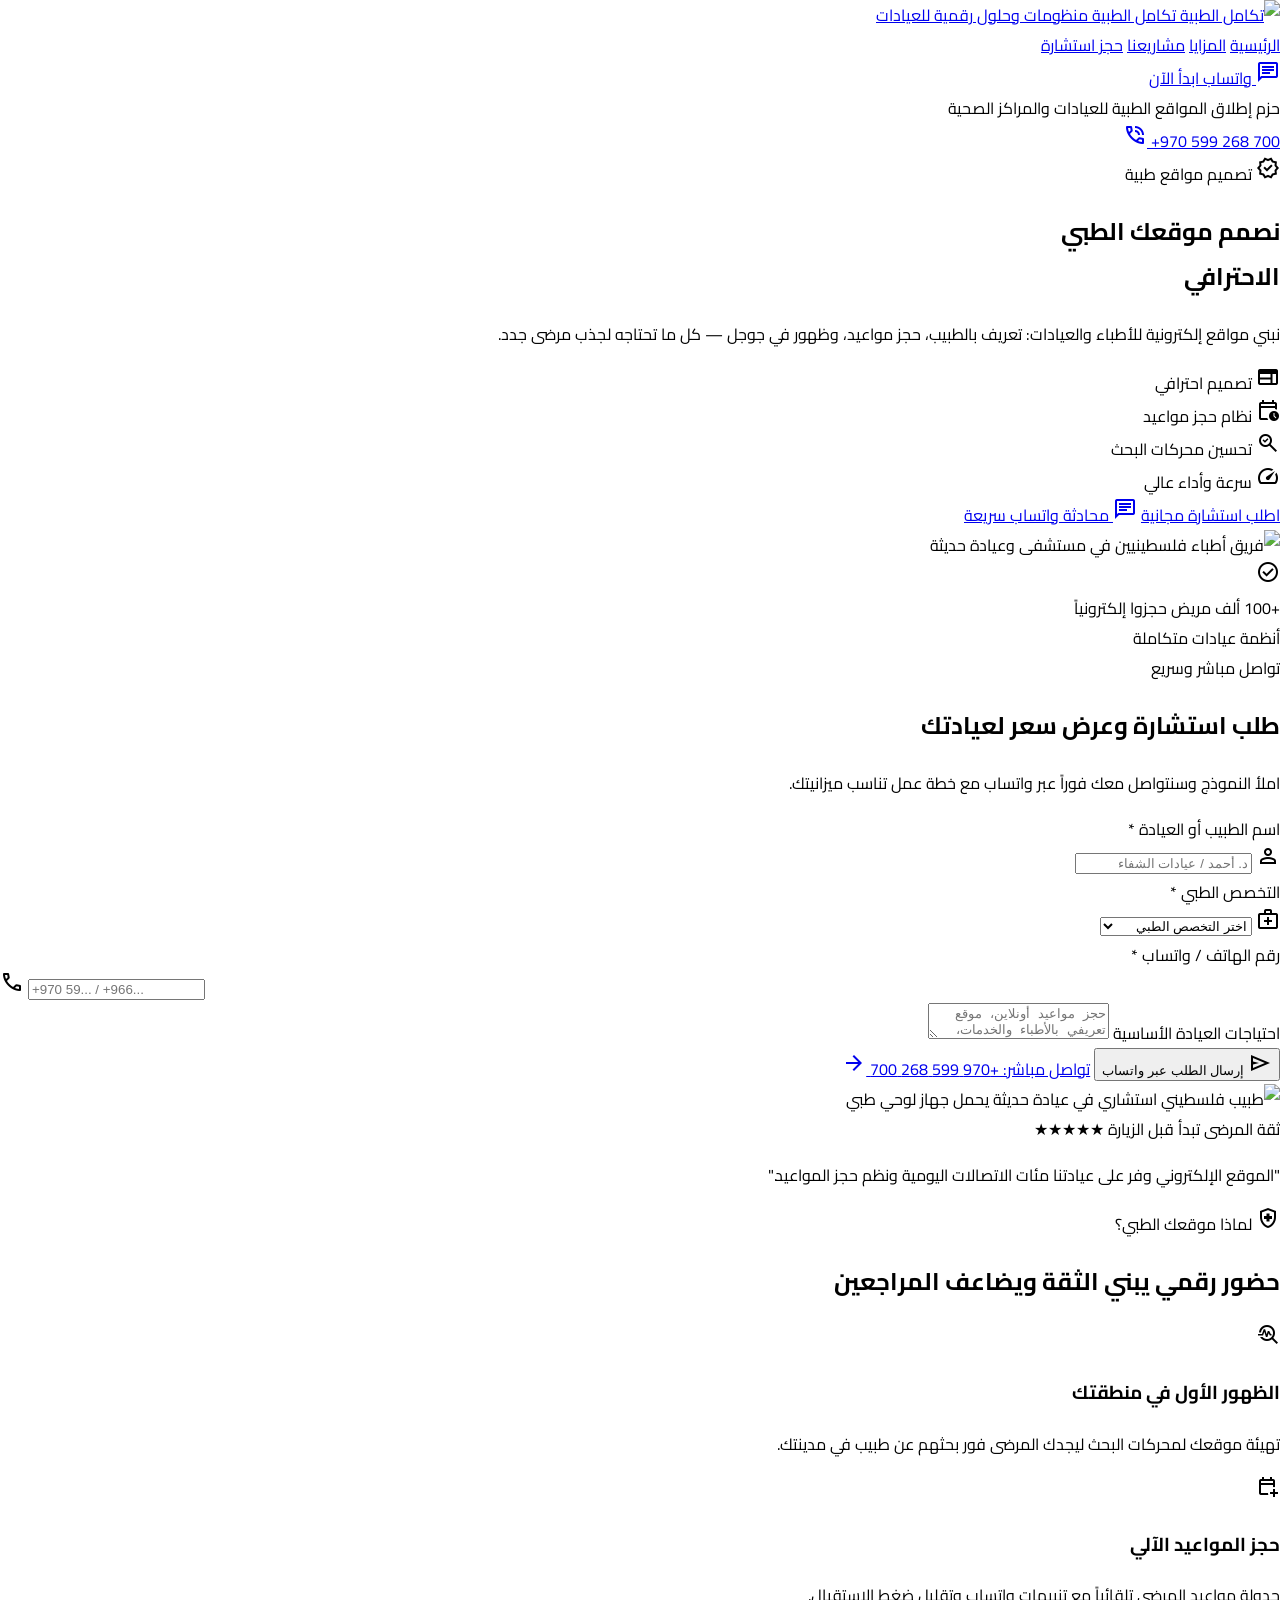
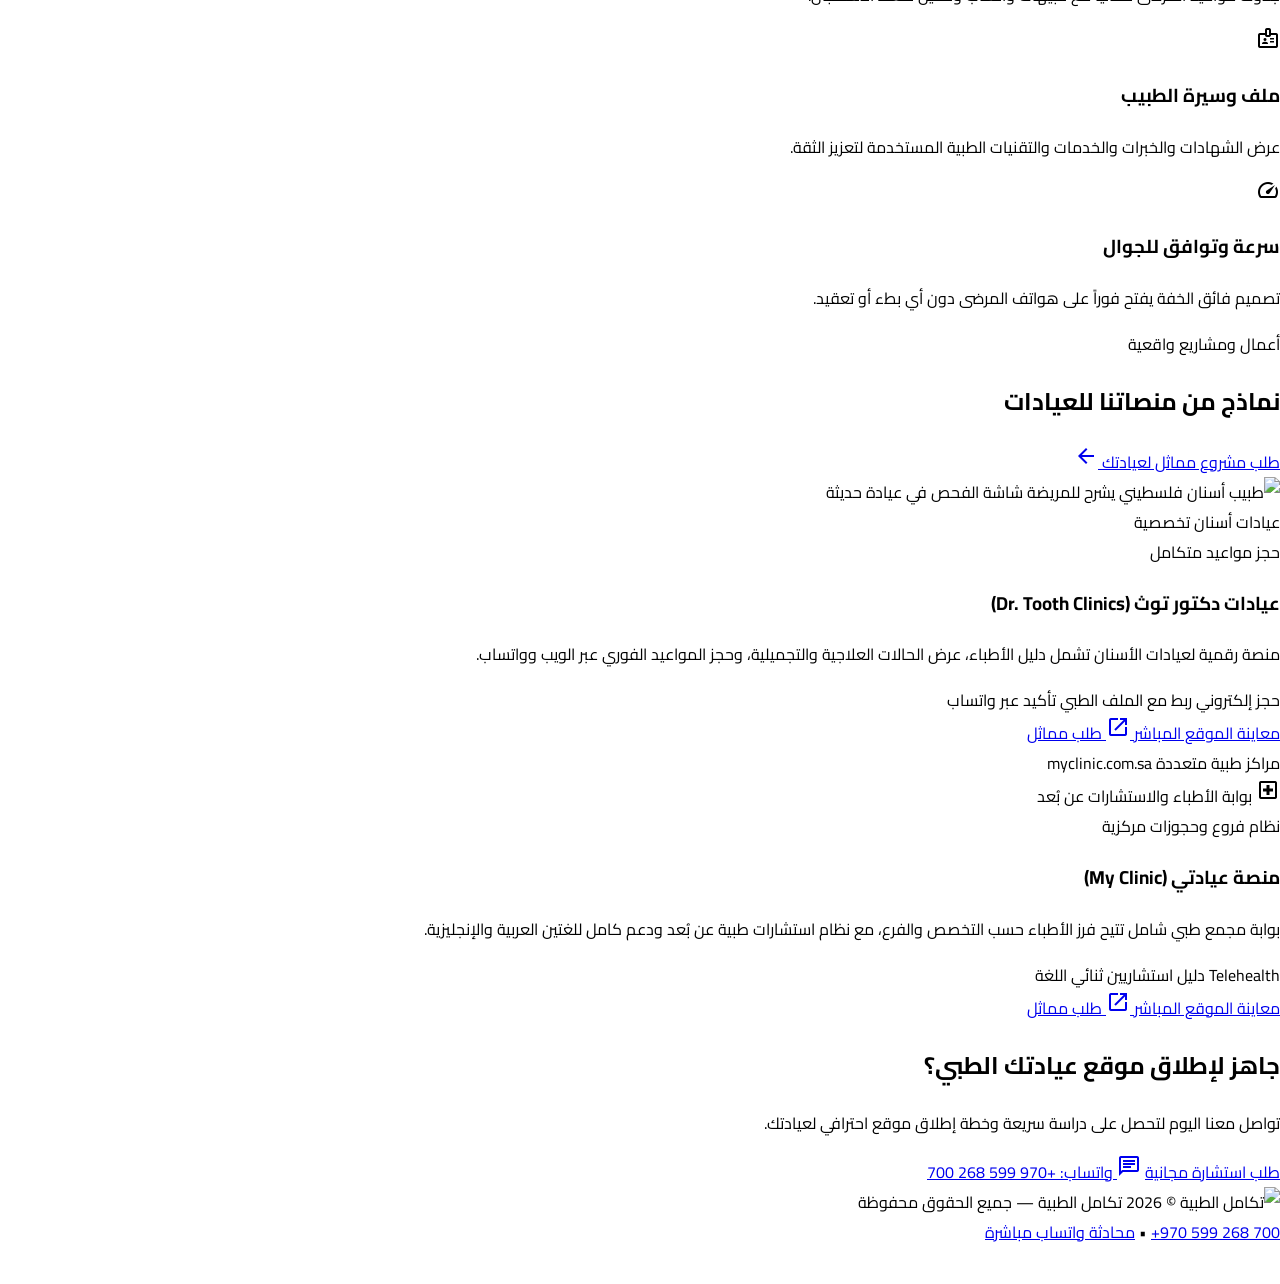
==== commit d17db63a: "تحديث نصوص صفحة الأطباء لتكون أوضح كخدمة تصميم مواقع طبية + صورة عيادتي" ====
--- a/medical.html
+++ b/medical.html
@@ -112,31 +112,31 @@
           <div class="lg:col-span-6 flex flex-col gap-5 text-right">
             <div class="inline-flex items-center gap-1.5 self-start px-3 py-1 rounded-full bg-surface-container text-secondary text-xs font-bold">
               <span class="material-symbols-outlined text-[16px]">verified</span>
-              <span>منصات طبية معتمدة وسريعة</span>
+              <span>تصميم مواقع طبية</span>
             </div>
             <h1 class="text-3xl sm:text-4xl lg:text-5xl font-extrabold text-on-surface leading-tight tracking-tight">
-              موقع احترافي <br/>
-              <span class="text-secondary">لعيادتك وفريقك الطبي</span>
+              نصمم موقعك الطبي <br/>
+              <span class="text-secondary">الاحترافي</span>
             </h1>
             <p class="text-base sm:text-lg text-on-surface-variant font-medium leading-relaxed">
-              نطور مواقع طبية مخصصة: حجز مواعيد إلكتروني، ظهور في نتائج البحث، وتجربة سلسة للمرضى.
+              نبني مواقع إلكترونية للأطباء والعيادات: تعريف بالطبيب، حجز مواعيد، وظهور في جوجل — كل ما تحتاجه لجذب مرضى جدد.
             </p>
             <div class="grid grid-cols-2 gap-3 pt-1">
               <div class="flex items-center gap-2 p-2.5 rounded-xl bg-surface-container-lowest border border-border-subtle shadow-sm">
+                <span class="material-symbols-outlined text-secondary text-[20px]">web</span>
+                <span class="text-xs sm:text-sm font-bold text-on-surface">تصميم احترافي</span>
+              </div>
+              <div class="flex items-center gap-2 p-2.5 rounded-xl bg-surface-container-lowest border border-border-subtle shadow-sm">
                 <span class="material-symbols-outlined text-secondary text-[20px]">calendar_clock</span>
-                <span class="text-xs sm:text-sm font-bold text-on-surface">حجز مواعيد 24/7</span>
+                <span class="text-xs sm:text-sm font-bold text-on-surface">نظام حجز مواعيد</span>
               </div>
               <div class="flex items-center gap-2 p-2.5 rounded-xl bg-surface-container-lowest border border-border-subtle shadow-sm">
                 <span class="material-symbols-outlined text-secondary text-[20px]">search_check</span>
-                <span class="text-xs sm:text-sm font-bold text-on-surface">تصدر جوجل (SEO)</span>
+                <span class="text-xs sm:text-sm font-bold text-on-surface">تحسين محركات البحث</span>
               </div>
               <div class="flex items-center gap-2 p-2.5 rounded-xl bg-surface-container-lowest border border-border-subtle shadow-sm">
-                <span class="material-symbols-outlined text-secondary text-[20px]">smartphone</span>
-                <span class="text-xs sm:text-sm font-bold text-on-surface">متوافق مع الجوال</span>
-              </div>
-              <div class="flex items-center gap-2 p-2.5 rounded-xl bg-surface-container-lowest border border-border-subtle shadow-sm">
-                <span class="material-symbols-outlined text-secondary text-[20px]">shield_person</span>
-                <span class="text-xs sm:text-sm font-bold text-on-surface">حماية وخصوصية</span>
+                <span class="material-symbols-outlined text-secondary text-[20px]">speed</span>
+                <span class="text-xs sm:text-sm font-bold text-on-surface">سرعة وأداء عالي</span>
               </div>
             </div>
             <div class="flex flex-wrap items-center gap-3 pt-2">
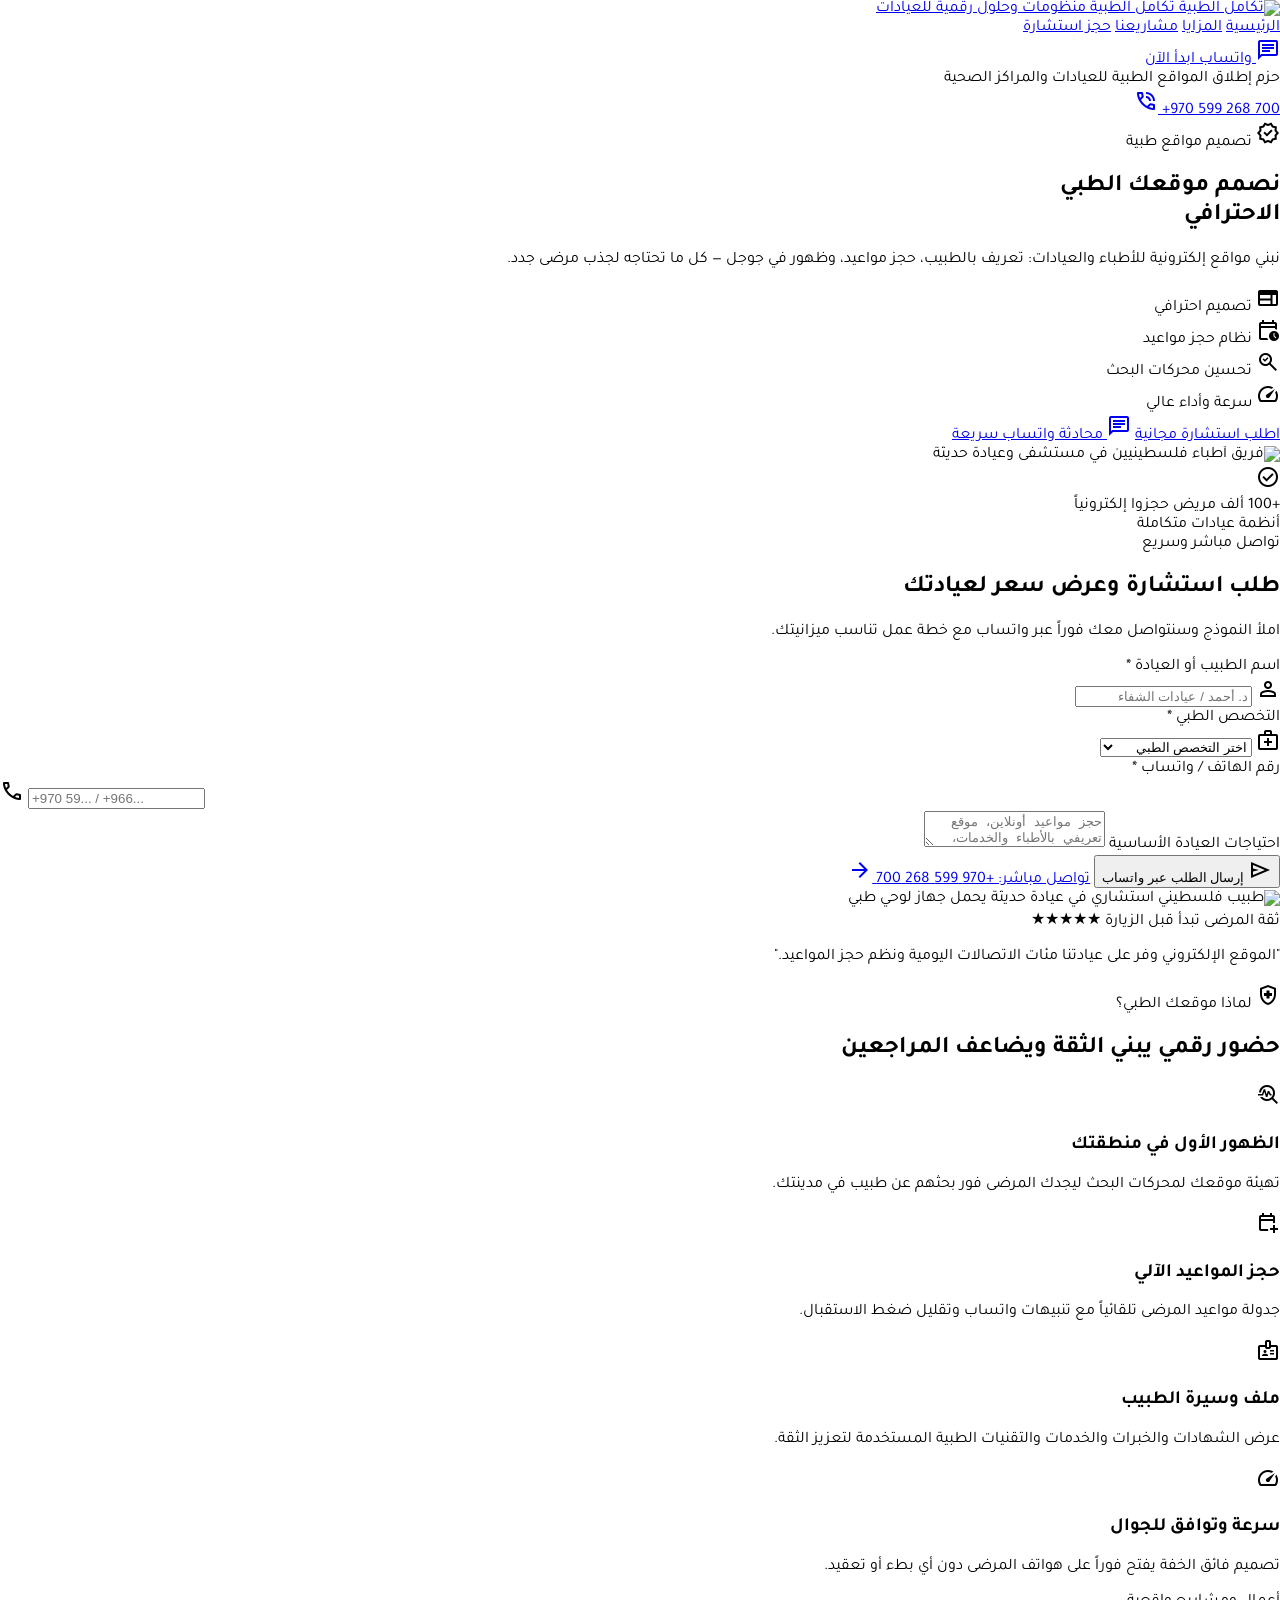
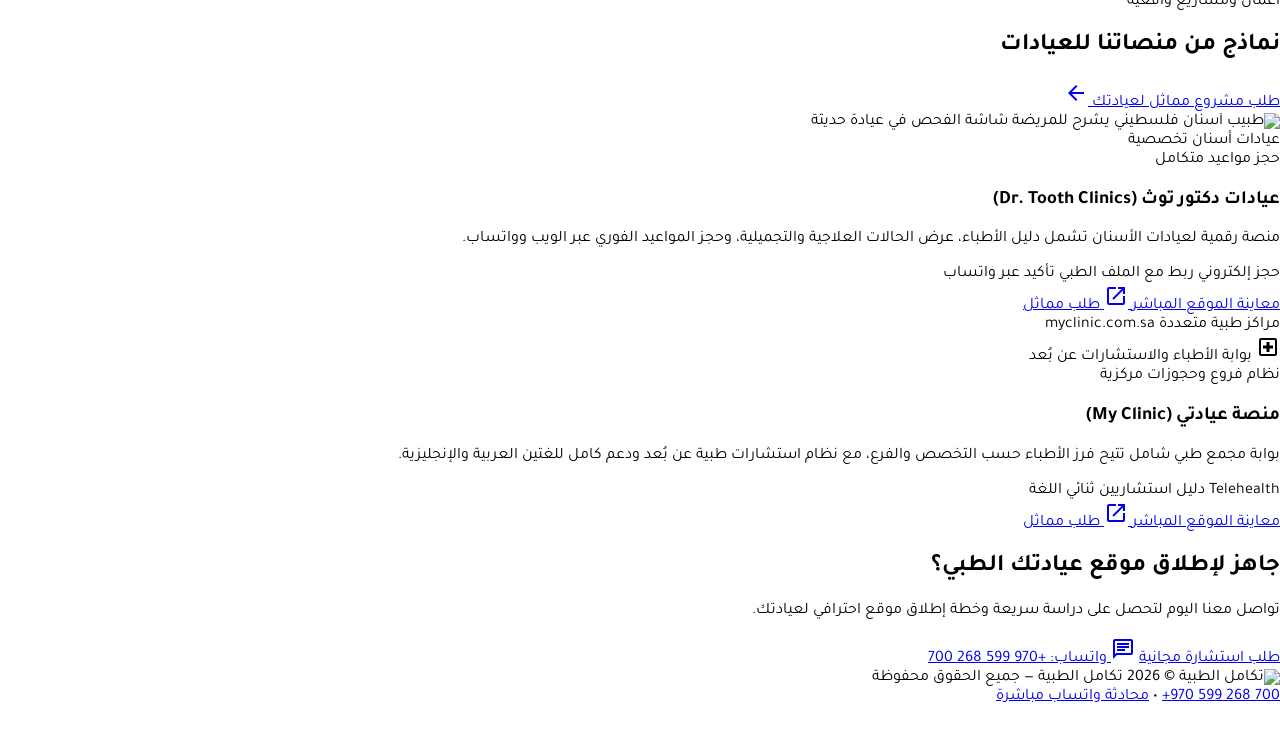
==== commit 8ba299a9: "تغيير الخط إلى Tajawal في صفحة الأطباء" ====
--- a/medical.html
+++ b/medical.html
@@ -11,14 +11,13 @@
   <link rel="icon" type="image/svg+xml" href="favicon.svg"/>
   <link href="https://fonts.googleapis.com" rel="preconnect"/>
   <link crossorigin="" href="https://fonts.gstatic.com" rel="preconnect"/>
-  <link href="https://fonts.googleapis.com/css2?family=Cairo:wght@400;500;600;700;800;900&display=swap" rel="stylesheet"/>
-  <link href="https://fonts.googleapis.com/css2?family=Material+Symbols+Outlined:wght,FILL@100..700,0..1&display=swap" rel="stylesheet"/>
+  <link href="https://fonts.googleapis.com/css2?family=Tajawal:wght@400;500;600;700;800&family=Material+Symbols+Outlined:wght,FILL@100..700,0..1&display=swap" rel="stylesheet"/>
   <style>
     @layer base {
       html, body {
         margin: 0;
         padding: 0;
-        font-family: 'Cairo', sans-serif;
+        font-family: 'Tajawal', sans-serif;
       }
       body {
         overscroll-behavior: none;
@@ -56,7 +55,7 @@
             "error": "#ba1a1a"
           },
           fontFamily: {
-            sans: ["Cairo", "sans-serif"]
+            sans: ["Tajawal", "sans-serif"]
           }
         }
       }
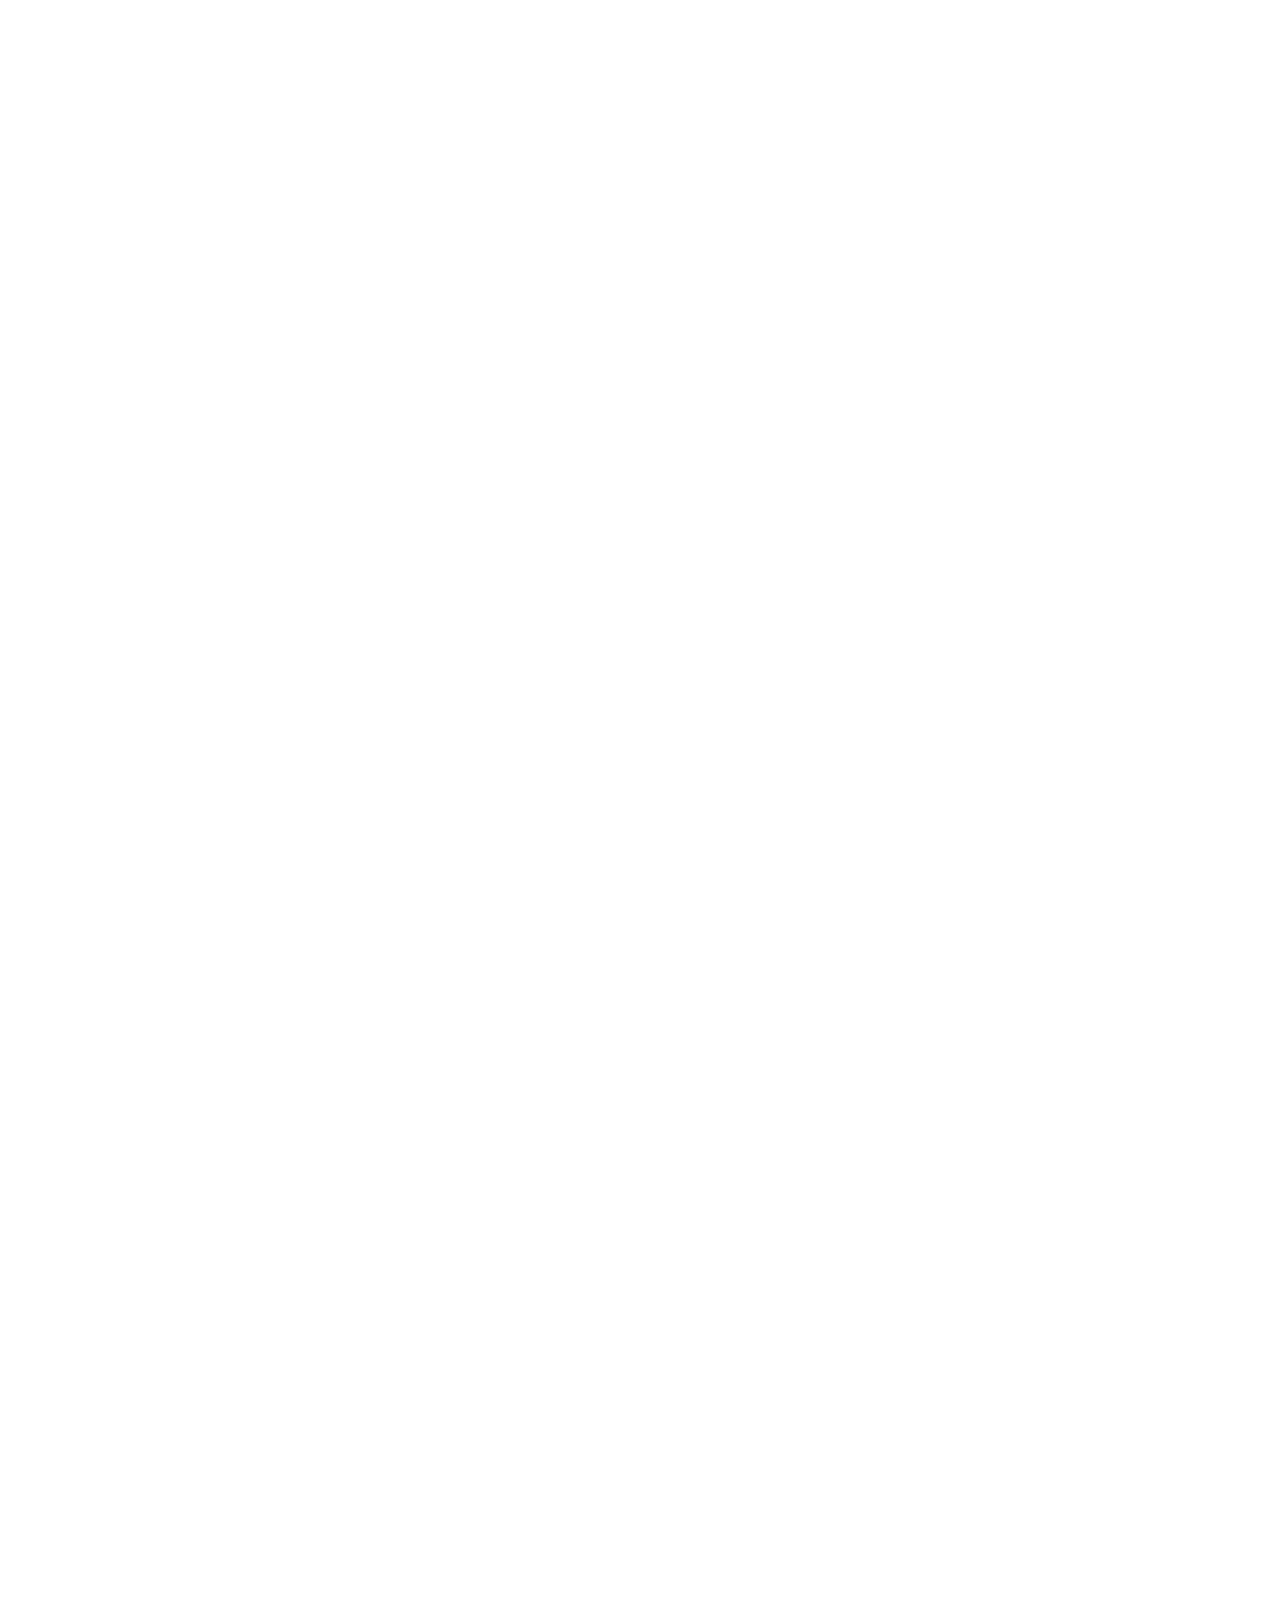
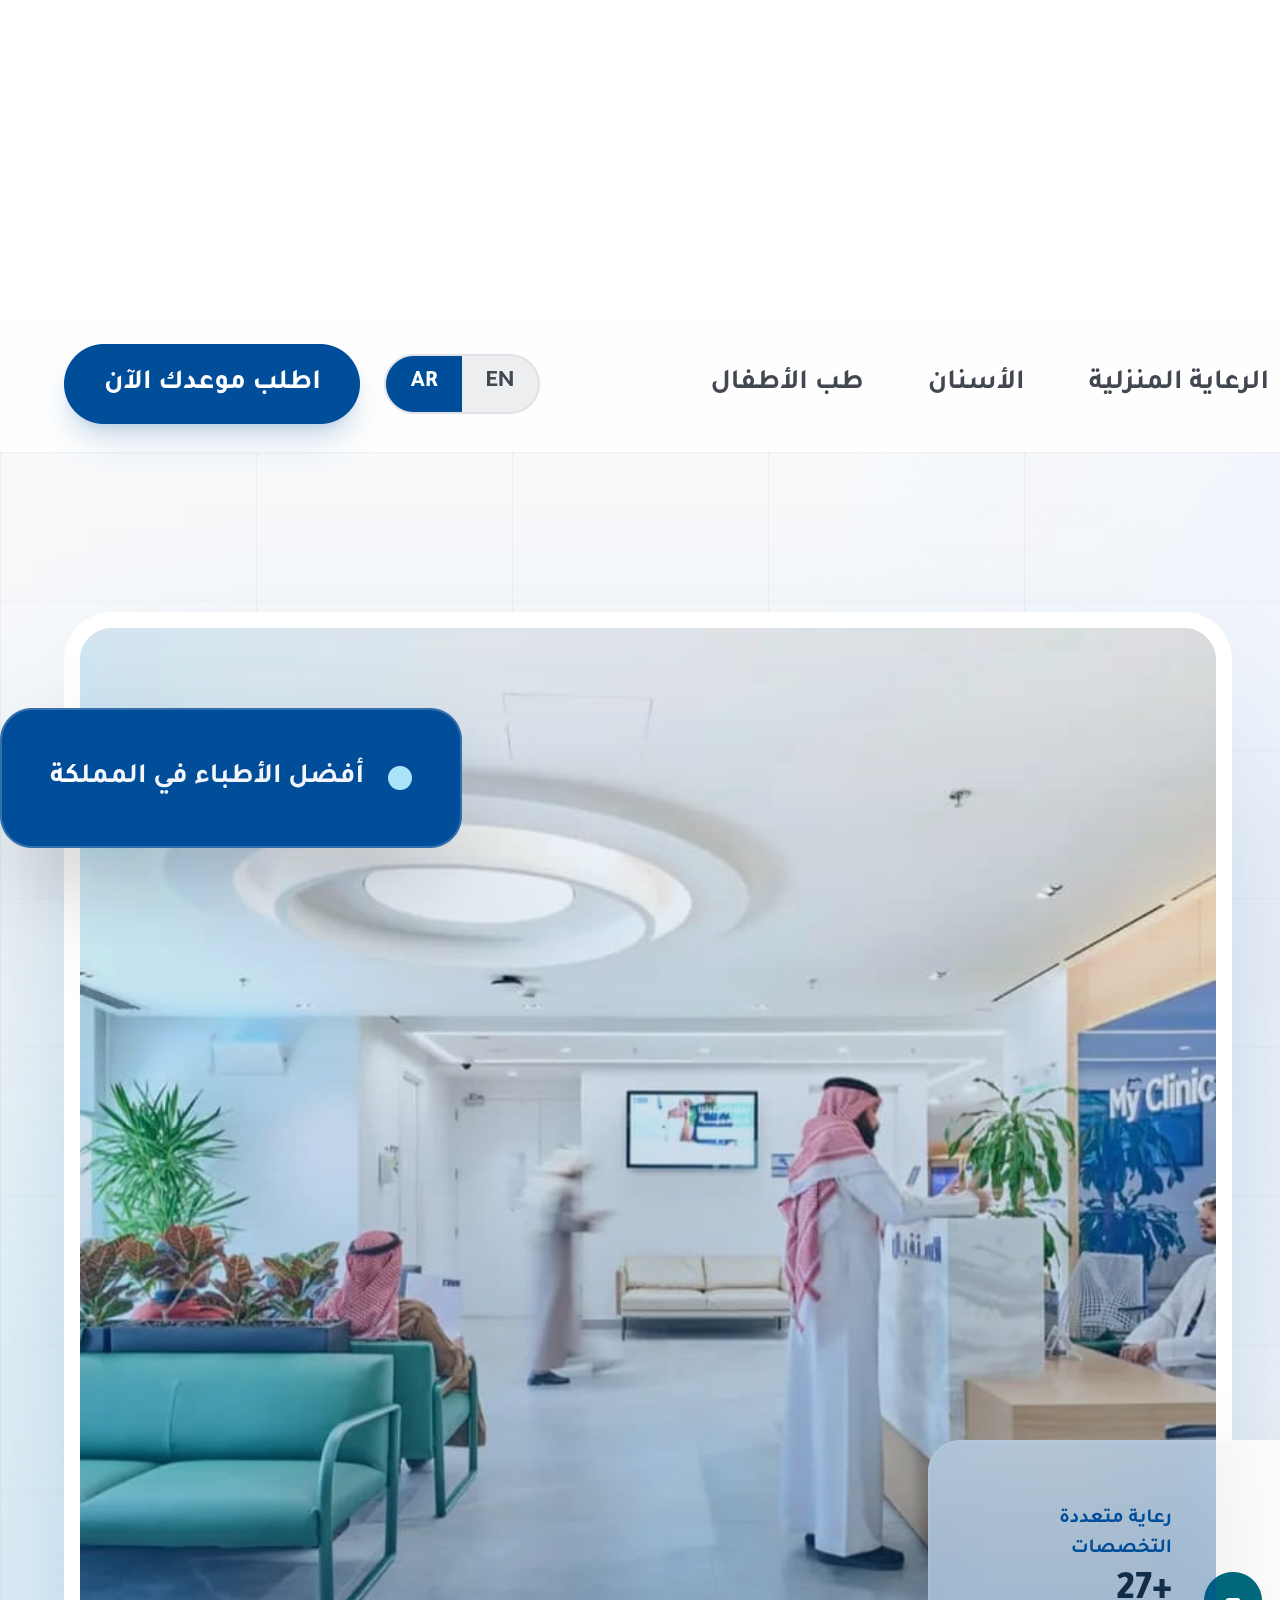
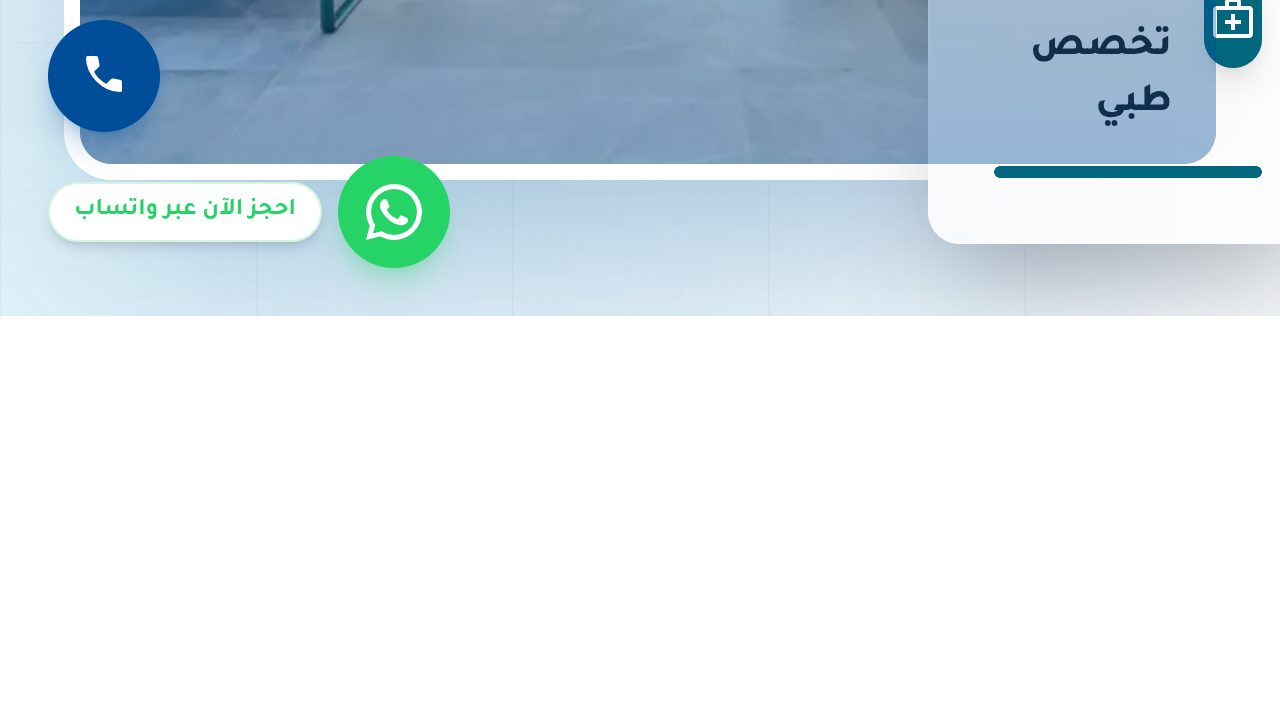
==== commit d65baaab: "تحديث مشروع عيادتي: صورة حقيقية + البطاقة بأكملها تنقل للموقع" ====
--- a/medical.html
+++ b/medical.html
@@ -331,20 +331,14 @@
             </div>
           </div>
           <!-- Project 2: My Clinic -->
-          <div class="bg-surface-container-lowest rounded-3xl overflow-hidden border border-border-subtle shadow-md hover:shadow-xl transition-all flex flex-col group">
-            <div class="relative h-64 bg-gradient-to-br from-blue-900 to-primary-container p-6 flex flex-col justify-between text-white">
-              <div class="flex items-center justify-between">
-                <span class="text-xs font-bold px-3 py-1 rounded-full bg-white/20 backdrop-blur-md">مراكز طبية متعددة</span>
-                <span class="font-mono text-xs text-secondary-container">myclinic.com.sa</span>
-              </div>
-              <div class="my-auto p-4 rounded-2xl bg-white/10 backdrop-blur-sm border border-white/20 flex flex-col gap-2">
-                <div class="flex items-center gap-2">
-                  <span class="material-symbols-outlined text-secondary-container text-[24px]">local_hospital</span>
-                  <span class="font-bold text-sm">بوابة الأطباء والاستشارات عن بُعد</span>
-                </div>
-                <div class="h-2 w-3/4 bg-white/20 rounded-full"></div>
-              </div>
-              <div class="text-xs text-white/80">نظام فروع وحجوزات مركزية</div>
+          <a href="https://myclinic.com.sa/" target="_blank" rel="noopener noreferrer" class="bg-surface-container-lowest rounded-3xl overflow-hidden border border-border-subtle shadow-md hover:shadow-xl transition-all flex flex-col group block">
+            <div class="relative h-64 overflow-hidden">
+              <img alt="منصة عيادتي My Clinic الطبية" class="w-full h-full object-cover group-hover:scale-105 transition-transform duration-500" src="assets/portfolio/myclinic-preview.png" loading="lazy"/>
+              <div class="absolute inset-0 bg-gradient-to-t from-black/60 via-transparent to-transparent"></div>
+              <span class="absolute top-3 right-3 px-3 py-1 rounded-full bg-white/95 text-xs font-bold text-secondary shadow-sm">مراكز طبية متعددة</span>
+              <div class="absolute bottom-3 right-3 text-white">
+                <span class="text-xs bg-success-emerald/90 px-2 py-0.5 rounded font-bold">Telehealth + حجز مواعيد</span>
+              </div>
             </div>
             <div class="p-5 flex flex-col flex-grow text-right gap-2">
               <h3 class="text-lg font-bold text-on-surface">منصة عيادتي (My Clinic)</h3>
@@ -355,14 +349,14 @@
                 <span class="px-2.5 py-1 rounded-lg bg-surface-container text-xs font-semibold text-on-surface-variant">ثنائي اللغة</span>
               </div>
               <div class="pt-4 mt-auto flex items-center justify-between border-t border-border-subtle/70">
-                <a class="text-xs font-bold text-secondary hover:underline inline-flex items-center gap-1" href="https://myclinic.com.sa/" rel="noopener noreferrer" target="_blank">
+                <span class="text-xs font-bold text-secondary inline-flex items-center gap-1">
                   <span>معاينة الموقع المباشر</span>
                   <span class="material-symbols-outlined text-[16px]">open_in_new</span>
-                </a>
+                </span>
                 <a class="px-3.5 py-1.5 rounded-full bg-surface-container hover:bg-surface-container-high text-xs font-bold text-on-surface transition-colors" href="#consultation-form">طلب مماثل</a>
               </div>
             </div>
-          </div>
+          </a>
         </div>
       </div>
     </section>
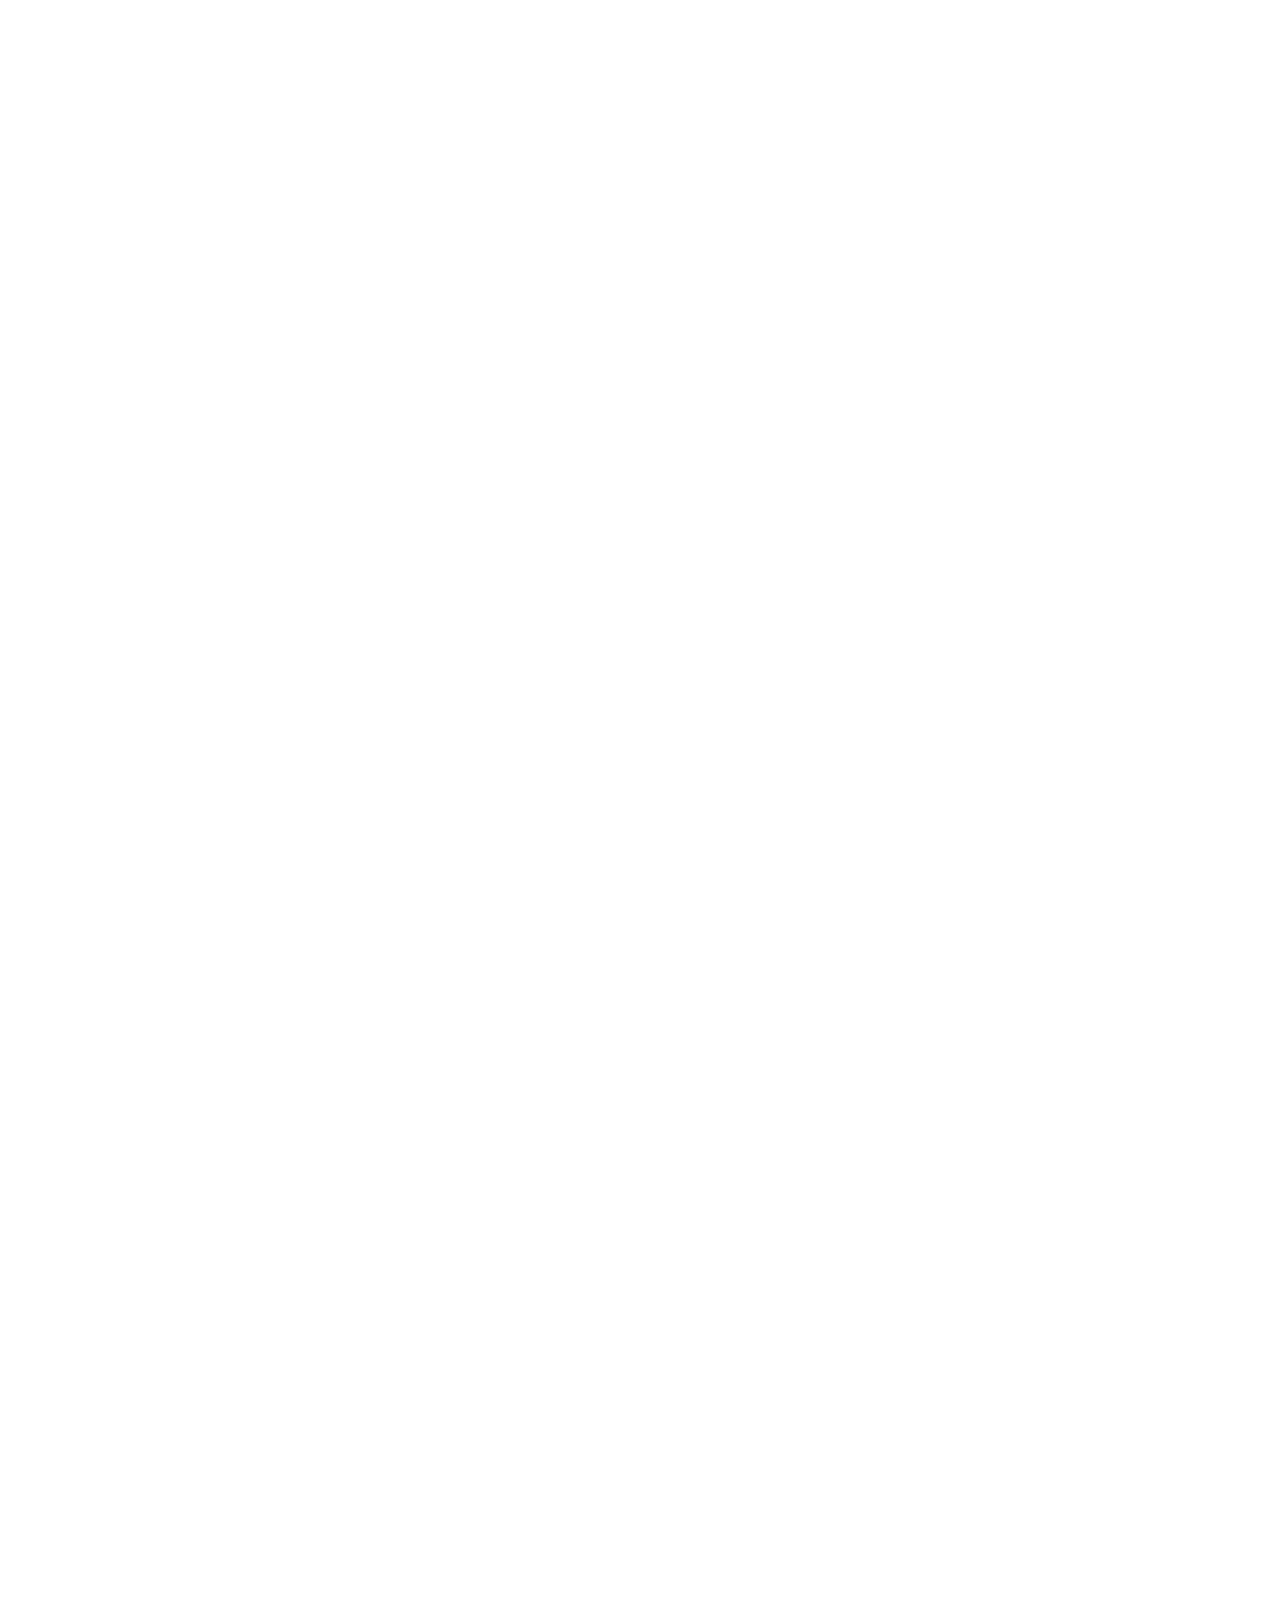
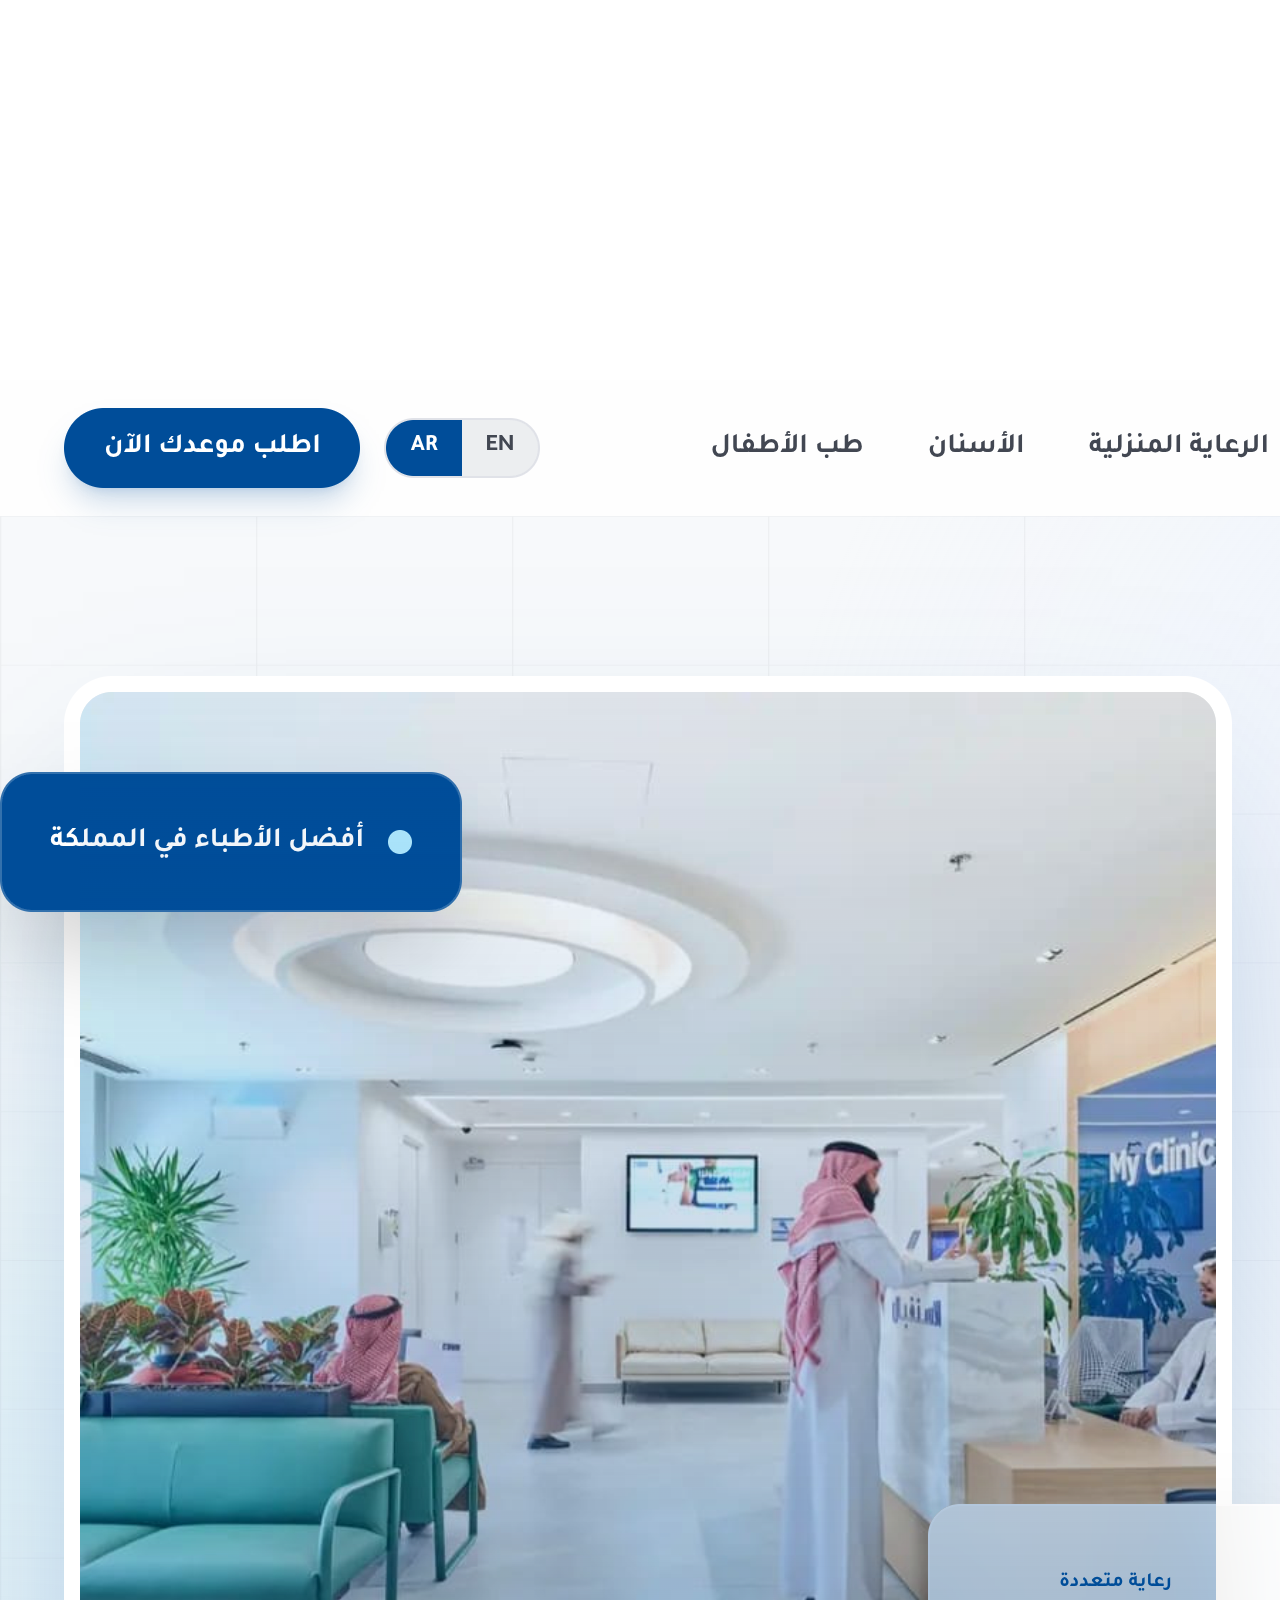
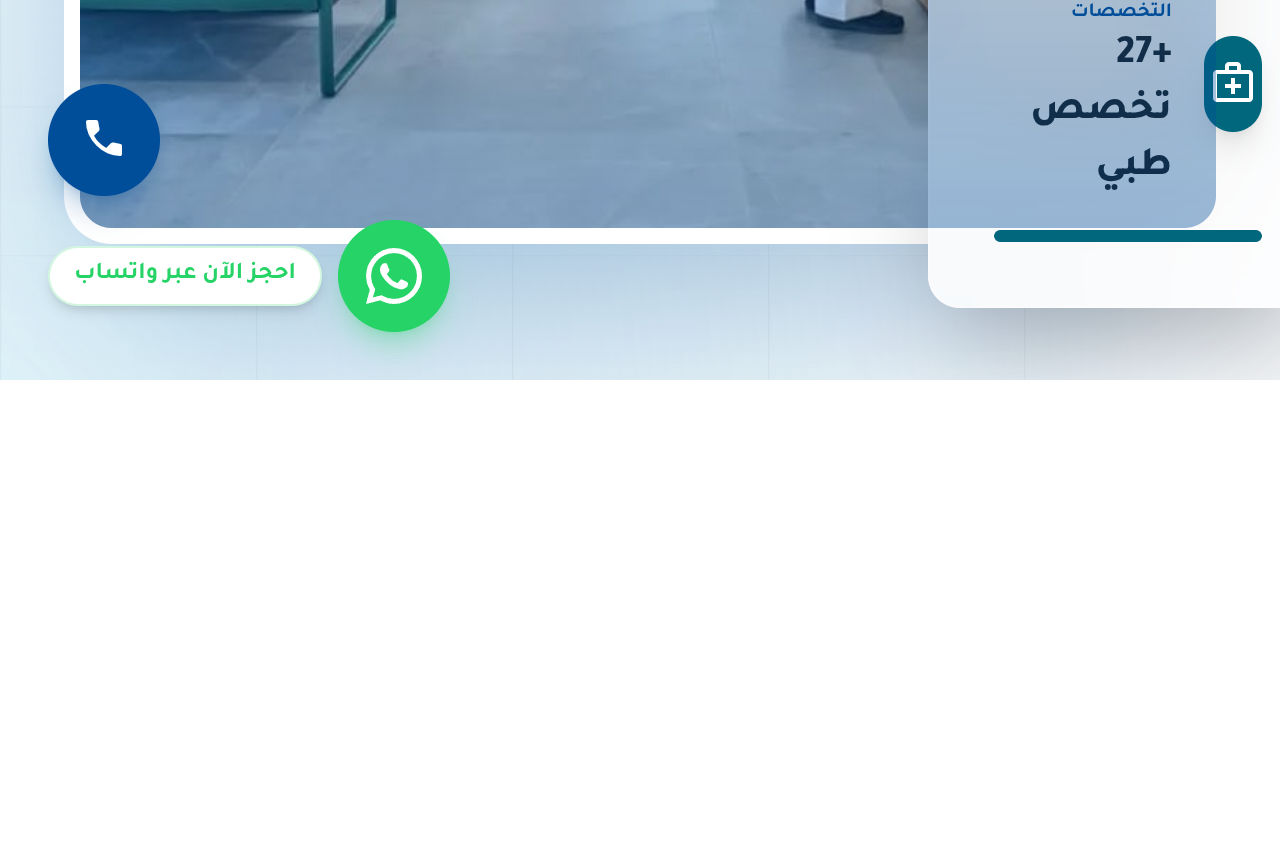
==== commit 49353ae5: "إعادة تصميم قسم المشاريع بشكل أكثر جاذبية و Fix nested links" ====
--- a/medical.html
+++ b/medical.html
@@ -289,73 +289,113 @@
       </div>
     </section>
 
-    <!-- Projects Section -->
+<!-- Projects Section -->
     <section class="w-full py-14 bg-surface-container-low" id="projects">
       <div class="max-w-7xl mx-auto px-4 sm:px-8">
-        <div class="flex flex-col sm:flex-row sm:items-end justify-between gap-4 mb-8 text-right">
-          <div>
-            <span class="text-xs font-bold text-secondary px-3 py-1 rounded-full bg-surface-container inline-block mb-1">أعمال ومشاريع واقعية</span>
-            <h2 class="text-2xl sm:text-3xl font-extrabold text-on-surface">نماذج من منصاتنا للعيادات</h2>
-          </div>
-          <a class="inline-flex items-center gap-1 text-sm font-bold text-secondary hover:text-blue-700" href="#consultation-form">
-            <span>طلب مشروع مماثل لعيادتك</span>
+        <!-- Section Header -->
+        <div class="text-center mb-10">
+          <span class="inline-flex items-center gap-1.5 px-3 py-1 rounded-full bg-surface-container text-secondary text-xs font-bold mb-3">
+            <span class="material-symbols-outlined text-[16px]">work</span>
+            أعمال ومشاريع واقعية
+          </span>
+          <h2 class="text-2xl sm:text-3xl font-extrabold text-on-surface mb-3">نماذج من منصاتنا للعيادات</h2>
+          <p class="text-on-surface-variant max-w-2xl mx-auto">مشاريع حقيقية طوّرناها للقطاع الصحي، تعكس خبرتنا في بناء منصات طبية متكاملة.</p>
+        </div>
+
+        <!-- Projects Grid -->
+        <div class="grid grid-cols-1 lg:grid-cols-2 gap-8">
+          <!-- Project 1: Dr. Tooth -->
+          <a href="https://drtoothclinics.com/" target="_blank" rel="noopener noreferrer" class="group block">
+            <div class="bg-surface-container-lowest rounded-3xl overflow-hidden border border-border-subtle shadow-md hover:shadow-2xl transition-all duration-300 transform hover:-translate-y-1 flex flex-col h-full">
+              <!-- Image -->
+              <div class="relative h-56 overflow-hidden">
+                <img alt="عيادات دكتور توث للأسنان" class="w-full h-full object-cover group-hover:scale-110 transition-transform duration-500" src="https://lh3.googleusercontent.com/aida-public/[base64]"/>
+                <div class="absolute inset-0 bg-gradient-to-t from-black/70 via-black/20 to-transparent"></div>
+                <!-- Tags -->
+                <div class="absolute top-4 right-4 flex gap-2">
+                  <span class="px-3 py-1.5 rounded-full bg-white/95 text-xs font-bold text-secondary shadow-lg">عيادات أسنان</span>
+                </div>
+                <div class="absolute bottom-4 right-4 left-4">
+                  <div class="flex items-center gap-2">
+                    <span class="w-2.5 h-2.5 rounded-full bg-success-emerald animate-pulse"></span>
+                    <span class="text-xs font-bold text-white/90">موقع مباشر وفعال</span>
+                  </div>
+                </div>
+              </div>
+              <!-- Content -->
+              <div class="p-6 flex flex-col flex-grow">
+                <div class="flex items-center justify-between mb-3">
+                  <h3 class="text-xl font-bold text-on-surface group-hover:text-secondary transition-colors">عيادات دكتور توث</h3>
+                  <span class="material-symbols-outlined text-2xl text-on-surface-variant group-hover:text-secondary transition-colors">open_in_new</span>
+                </div>
+                <p class="text-sm text-on-surface-variant leading-relaxed mb-4">منصة رقمية شاملة لعيادات الأسنان تشمل دليل الأطباء، عرض الحالات العلاجية والتجميلية، ونظام حجز مواعيد فوري عبر الويب والهاتف.</p>
+                <!-- Features -->
+                <div class="flex flex-wrap gap-2 mb-4">
+                  <span class="px-3 py-1.5 rounded-full bg-secondary/10 text-xs font-bold text-secondary">حجز إلكتروني</span>
+                  <span class="px-3 py-1.5 rounded-full bg-secondary/10 text-xs font-bold text-secondary">ربط مع الملف الطبي</span>
+                  <span class="px-3 py-1.5 rounded-full bg-secondary/10 text-xs font-bold text-secondary">تأكيد واتساب</span>
+                </div>
+                <!-- Footer -->
+                <div class="mt-auto pt-4 border-t border-border-subtle/50 flex items-center justify-between">
+                  <span class="text-xs font-bold text-on-surface-variant">drtoothclinics.com</span>
+                  <span class="inline-flex items-center gap-1 text-xs font-bold text-secondary">
+                    زيارة الموقع
+                    <span class="material-symbols-outlined text-[14px]">arrow_back</span>
+                  </span>
+                </div>
+              </div>
+            </div>
+          </a>
+
+          <!-- Project 2: My Clinic -->
+          <a href="https://myclinic.com.sa/" target="_blank" rel="noopener noreferrer" class="group block">
+            <div class="bg-surface-container-lowest rounded-3xl overflow-hidden border border-border-subtle shadow-md hover:shadow-2xl transition-all duration-300 transform hover:-translate-y-1 flex flex-col h-full">
+              <!-- Image -->
+              <div class="relative h-56 overflow-hidden">
+                <img alt="منصة عيادتي My Clinic" class="w-full h-full object-cover group-hover:scale-110 transition-transform duration-500" src="assets/portfolio/myclinic-preview.png" loading="lazy"/>
+                <div class="absolute inset-0 bg-gradient-to-t from-black/70 via-black/20 to-transparent"></div>
+                <!-- Tags -->
+                <div class="absolute top-4 right-4 flex gap-2">
+                  <span class="px-3 py-1.5 rounded-full bg-white/95 text-xs font-bold text-secondary shadow-lg">مراكز طبية</span>
+                </div>
+                <div class="absolute bottom-4 right-4 left-4">
+                  <div class="flex items-center gap-2">
+                    <span class="w-2.5 h-2.5 rounded-full bg-success-emerald animate-pulse"></span>
+                    <span class="text-xs font-bold text-white/90">موقع مباشر وفعال</span>
+                  </div>
+                </div>
+              </div>
+              <!-- Content -->
+              <div class="p-6 flex flex-col flex-grow">
+                <div class="flex items-center justify-between mb-3">
+                  <h3 class="text-xl font-bold text-on-surface group-hover:text-secondary transition-colors">عيادتي — My Clinic</h3>
+                  <span class="material-symbols-outlined text-2xl text-on-surface-variant group-hover:text-secondary transition-colors">open_in_new</span>
+                </div>
+                <p class="text-sm text-on-surface-variant leading-relaxed mb-4">بوابة مجمع طبي شامل تتيح فرز الأطباء حسب التخصص والفرع، مع نظام استشارات طبية عن بُعد ودعم كامل للغتين العربية والإنجليزية.</p>
+                <!-- Features -->
+                <div class="flex flex-wrap gap-2 mb-4">
+                  <span class="px-3 py-1.5 rounded-full bg-secondary/10 text-xs font-bold text-secondary">Telehealth</span>
+                  <span class="px-3 py-1.5 rounded-full bg-secondary/10 text-xs font-bold text-secondary">دليل استشاريين</span>
+                  <span class="px-3 py-1.5 rounded-full bg-secondary/10 text-xs font-bold text-secondary">ثنائي اللغة</span>
+                </div>
+                <!-- Footer -->
+                <div class="mt-auto pt-4 border-t border-border-subtle/50 flex items-center justify-between">
+                  <span class="text-xs font-bold text-on-surface-variant">myclinic.com.sa</span>
+                  <span class="inline-flex items-center gap-1 text-xs font-bold text-secondary">
+                    زيارة الموقع
+                    <span class="material-symbols-outlined text-[14px]">arrow_back</span>
+                  </span>
+                </div>
+              </div>
+            </div>
+          </a>
+        </div>
+
+        <!-- CTA -->
+        <div class="text-center mt-10">
+          <a href="#consultation-form" class="inline-flex items-center gap-2 px-6 py-3 rounded-full bg-secondary text-white hover:bg-blue-700 font-bold text-sm shadow-lg shadow-secondary/30 transition-all">
+            <span>اطلب مشروع مماثل لعيادتك</span>
             <span class="material-symbols-outlined text-[18px]">arrow_back</span>
-          </a>
-        </div>
-        <div class="grid grid-cols-1 lg:grid-cols-2 gap-6">
-          <!-- Project 1: Dr. Tooth -->
-          <div class="bg-surface-container-lowest rounded-3xl overflow-hidden border border-border-subtle shadow-md hover:shadow-xl transition-all flex flex-col group">
-            <div class="relative h-64 overflow-hidden">
-              <img alt="طبيب أسنان فلسطيني يشرح للمريضة شاشة الفحص في عيادة حديثة" class="w-full h-full object-cover group-hover:scale-105 transition-transform duration-500" src="https://lh3.googleusercontent.com/aida-public/[base64]"/>
-              <div class="absolute inset-0 bg-gradient-to-t from-black/60 via-transparent to-transparent"></div>
-              <span class="absolute top-3 right-3 px-3 py-1 rounded-full bg-white/95 text-xs font-bold text-secondary shadow-sm">عيادات أسنان تخصصية</span>
-              <div class="absolute bottom-3 right-3 text-white">
-                <span class="text-xs bg-success-emerald/90 px-2 py-0.5 rounded font-bold">حجز مواعيد متكامل</span>
-              </div>
-            </div>
-            <div class="p-5 flex flex-col flex-grow text-right gap-2">
-              <h3 class="text-lg font-bold text-on-surface">عيادات دكتور توث (Dr. Tooth Clinics)</h3>
-              <p class="text-xs text-on-surface-variant leading-relaxed">منصة رقمية لعيادات الأسنان تشمل دليل الأطباء، عرض الحالات العلاجية والتجميلية، وحجز المواعيد الفوري عبر الويب وواتساب.</p>
-              <div class="flex flex-wrap gap-1.5 pt-2">
-                <span class="px-2.5 py-1 rounded-lg bg-surface-container text-xs font-semibold text-on-surface-variant">حجز إلكتروني</span>
-                <span class="px-2.5 py-1 rounded-lg bg-surface-container text-xs font-semibold text-on-surface-variant">ربط مع الملف الطبي</span>
-                <span class="px-2.5 py-1 rounded-lg bg-surface-container text-xs font-semibold text-on-surface-variant">تأكيد عبر واتساب</span>
-              </div>
-              <div class="pt-4 mt-auto flex items-center justify-between border-t border-border-subtle/70">
-                <a class="text-xs font-bold text-secondary hover:underline inline-flex items-center gap-1" href="https://drtoothclinics.com/" rel="noopener noreferrer" target="_blank">
-                  <span>معاينة الموقع المباشر</span>
-                  <span class="material-symbols-outlined text-[16px]">open_in_new</span>
-                </a>
-                <a class="px-3.5 py-1.5 rounded-full bg-surface-container hover:bg-surface-container-high text-xs font-bold text-on-surface transition-colors" href="#consultation-form">طلب مماثل</a>
-              </div>
-            </div>
-          </div>
-          <!-- Project 2: My Clinic -->
-          <a href="https://myclinic.com.sa/" target="_blank" rel="noopener noreferrer" class="bg-surface-container-lowest rounded-3xl overflow-hidden border border-border-subtle shadow-md hover:shadow-xl transition-all flex flex-col group block">
-            <div class="relative h-64 overflow-hidden">
-              <img alt="منصة عيادتي My Clinic الطبية" class="w-full h-full object-cover group-hover:scale-105 transition-transform duration-500" src="assets/portfolio/myclinic-preview.png" loading="lazy"/>
-              <div class="absolute inset-0 bg-gradient-to-t from-black/60 via-transparent to-transparent"></div>
-              <span class="absolute top-3 right-3 px-3 py-1 rounded-full bg-white/95 text-xs font-bold text-secondary shadow-sm">مراكز طبية متعددة</span>
-              <div class="absolute bottom-3 right-3 text-white">
-                <span class="text-xs bg-success-emerald/90 px-2 py-0.5 rounded font-bold">Telehealth + حجز مواعيد</span>
-              </div>
-            </div>
-            <div class="p-5 flex flex-col flex-grow text-right gap-2">
-              <h3 class="text-lg font-bold text-on-surface">منصة عيادتي (My Clinic)</h3>
-              <p class="text-xs text-on-surface-variant leading-relaxed">بوابة مجمع طبي شامل تتيح فرز الأطباء حسب التخصص والفرع، مع نظام استشارات طبية عن بُعد ودعم كامل للغتين العربية والإنجليزية.</p>
-              <div class="flex flex-wrap gap-1.5 pt-2">
-                <span class="px-2.5 py-1 rounded-lg bg-surface-container text-xs font-semibold text-on-surface-variant">Telehealth</span>
-                <span class="px-2.5 py-1 rounded-lg bg-surface-container text-xs font-semibold text-on-surface-variant">دليل استشاريين</span>
-                <span class="px-2.5 py-1 rounded-lg bg-surface-container text-xs font-semibold text-on-surface-variant">ثنائي اللغة</span>
-              </div>
-              <div class="pt-4 mt-auto flex items-center justify-between border-t border-border-subtle/70">
-                <span class="text-xs font-bold text-secondary inline-flex items-center gap-1">
-                  <span>معاينة الموقع المباشر</span>
-                  <span class="material-symbols-outlined text-[16px]">open_in_new</span>
-                </span>
-                <a class="px-3.5 py-1.5 rounded-full bg-surface-container hover:bg-surface-container-high text-xs font-bold text-on-surface transition-colors" href="#consultation-form">طلب مماثل</a>
-              </div>
-            </div>
           </a>
         </div>
       </div>
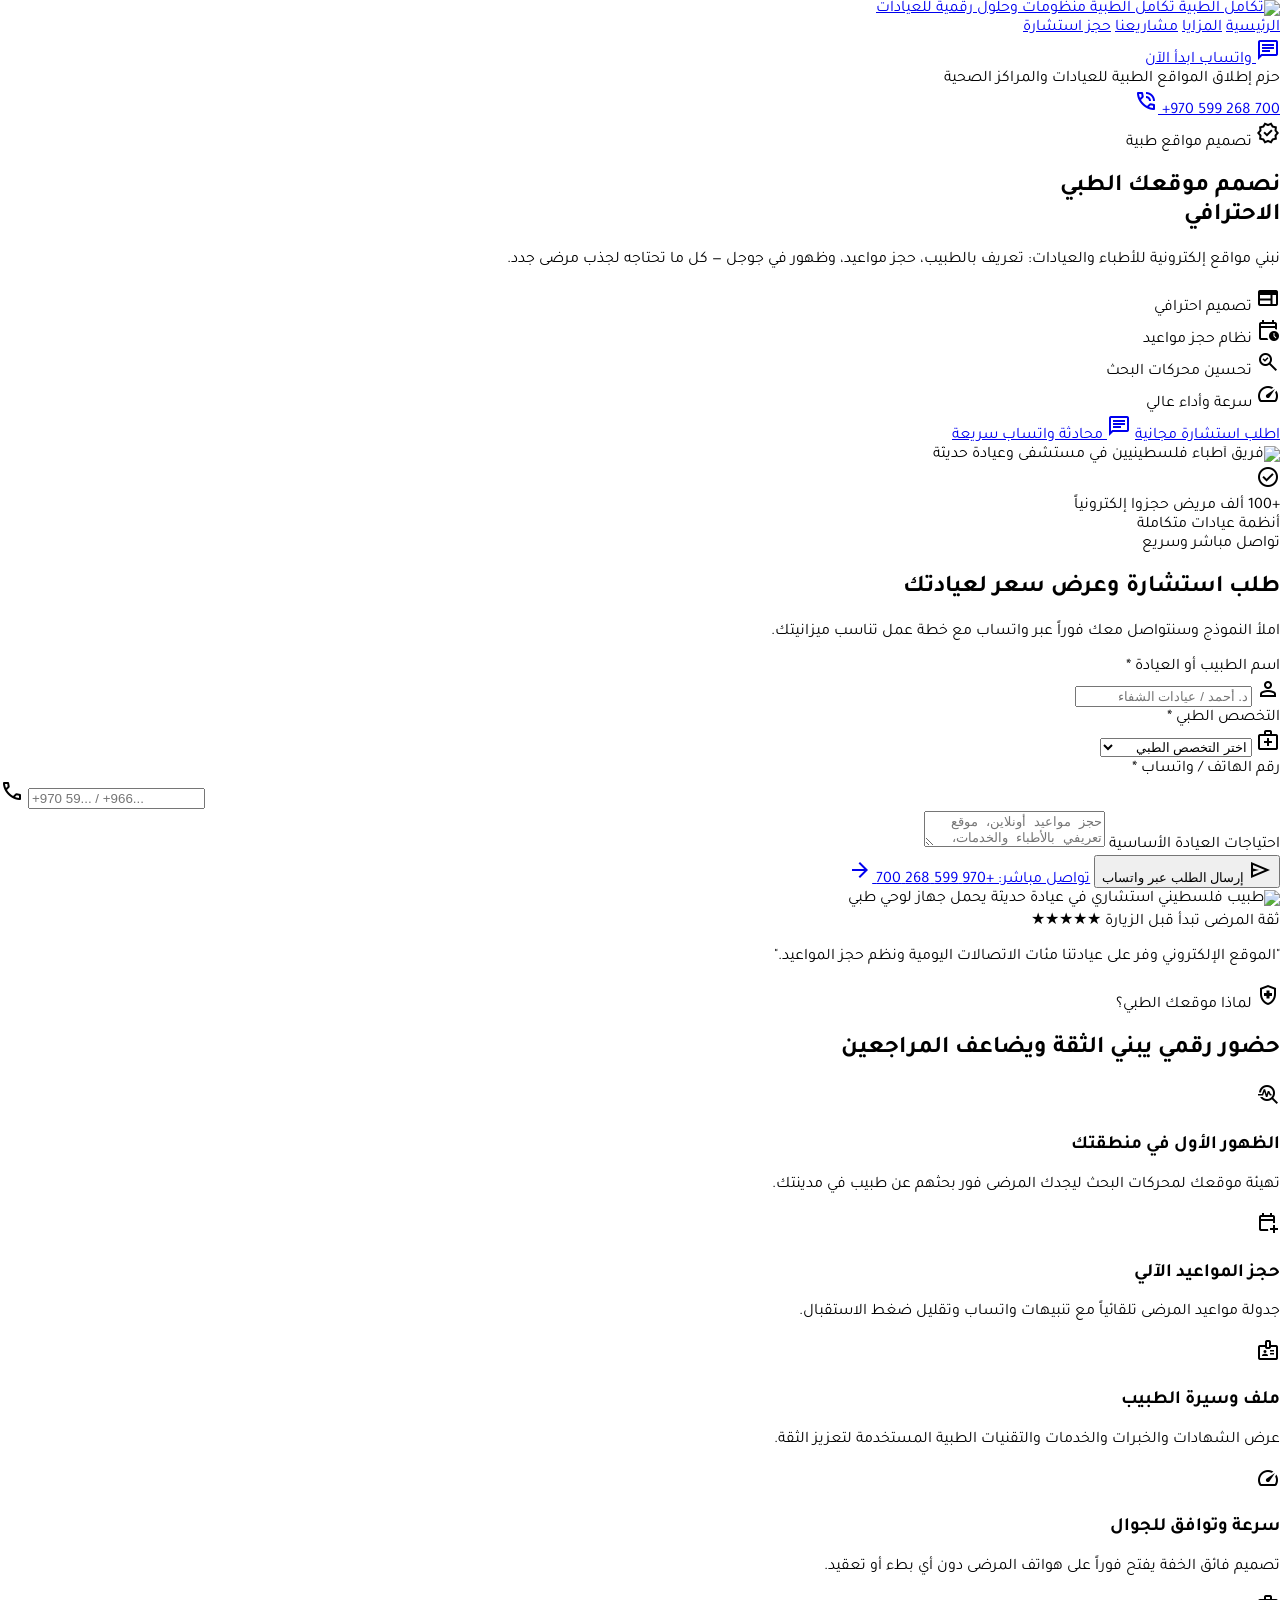
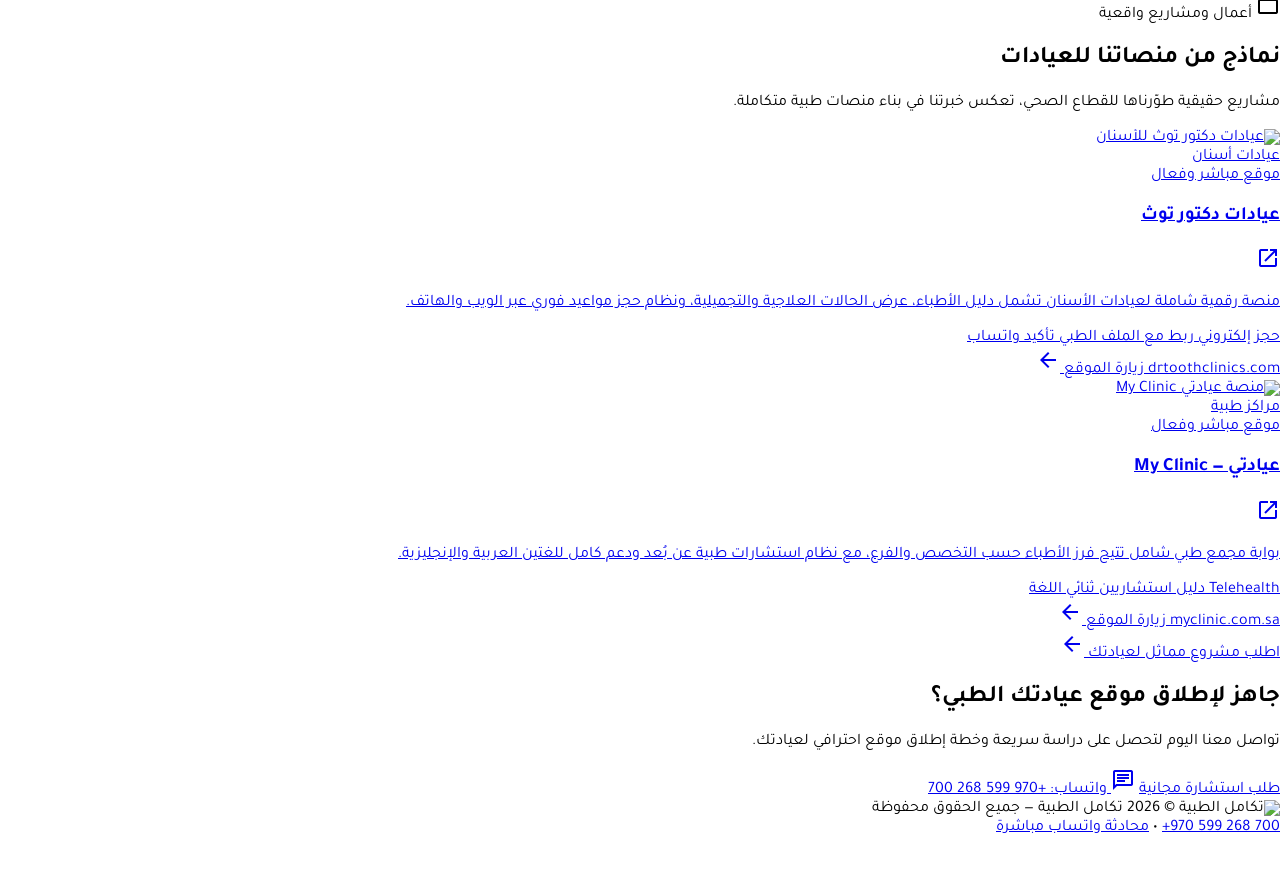
==== commit d7a357c2: "تحديث صورة عيادتي إلى صورة حقيقية من الموقع" ====
--- a/medical.html
+++ b/medical.html
@@ -352,7 +352,7 @@
             <div class="bg-surface-container-lowest rounded-3xl overflow-hidden border border-border-subtle shadow-md hover:shadow-2xl transition-all duration-300 transform hover:-translate-y-1 flex flex-col h-full">
               <!-- Image -->
               <div class="relative h-56 overflow-hidden">
-                <img alt="منصة عيادتي My Clinic" class="w-full h-full object-cover group-hover:scale-110 transition-transform duration-500" src="assets/portfolio/myclinic-preview.png" loading="lazy"/>
+                <img alt="منصة عيادتي My Clinic" class="w-full h-full object-cover group-hover:scale-110 transition-transform duration-500" src="https://res.cloudinary.com/ubhucgne/image/fetch/f_auto,q_auto,c_limit,w_1080/https%3A%2F%2Fmyclinic.com.sa%2Fclinic%2Freception.webp" loading="lazy"/>
                 <div class="absolute inset-0 bg-gradient-to-t from-black/70 via-black/20 to-transparent"></div>
                 <!-- Tags -->
                 <div class="absolute top-4 right-4 flex gap-2">
